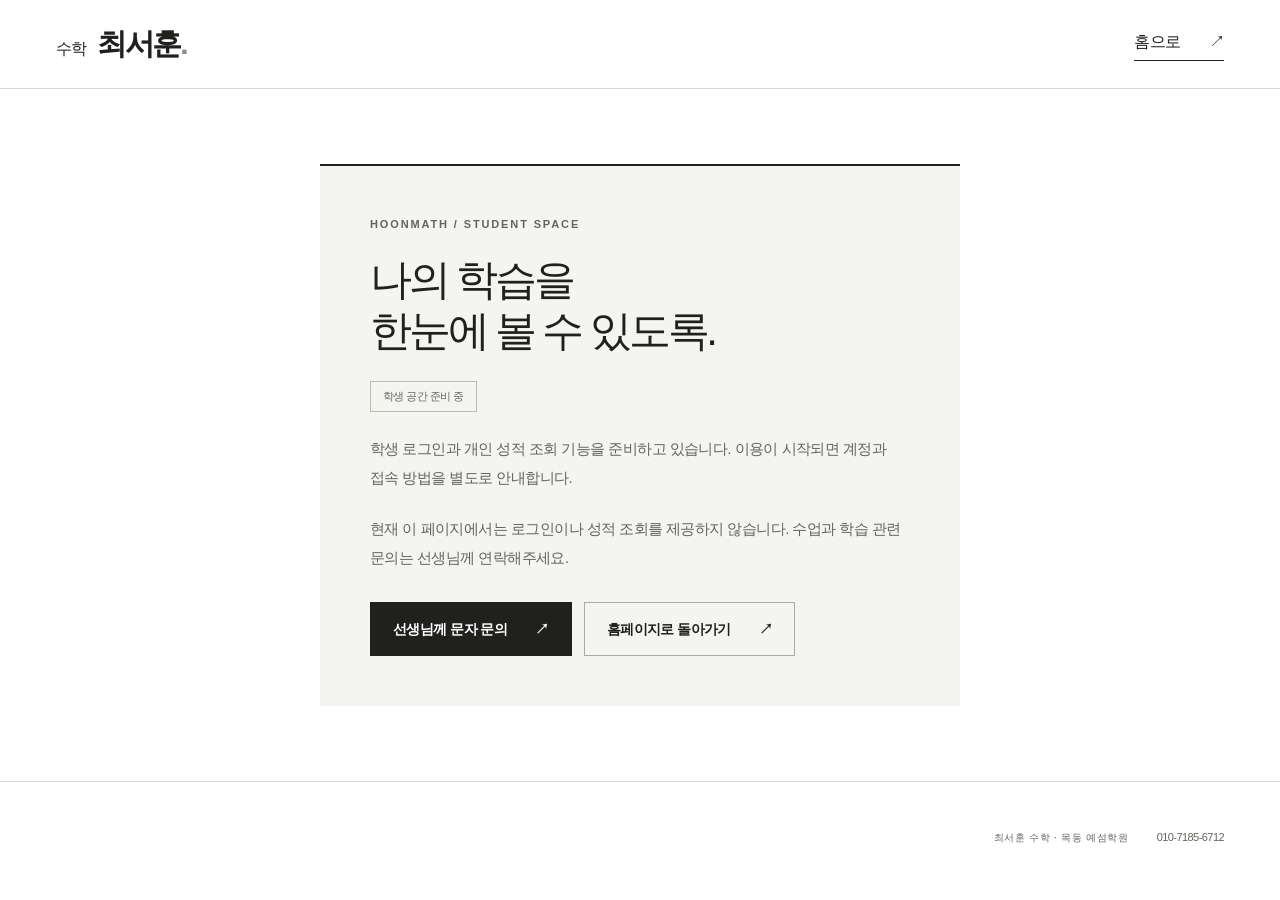
==== student/index.html @ 58dbe47d "Add files via upload" ====
<!doctype html>
<html lang="ko">
<head><meta charset="utf-8"><meta name="viewport" content="width=device-width, initial-scale=1, viewport-fit=cover"><meta name="robots" content="noindex, follow"><meta name="theme-color" content="#20201e"><title>학생 공간 준비 안내 | 최서훈 수학</title><meta name="description" content="최서훈 수학 학생 공간 준비 안내입니다."><link rel="icon" href="../assets/favicon.svg" type="image/svg+xml"><link rel="stylesheet" href="../assets/style.css"></head>
<body>
  <a class="skip-link" href="#main">본문으로 바로가기</a>
  <header class="site-header"><div class="container header-inner"><a class="brand" href="../">수학 <strong>최서훈<span>.</span></strong></a><a class="text-link" href="../">홈으로 <span aria-hidden="true">↗</span></a></div></header>
  <main id="main" class="portal-main"><div class="container"><section class="portal-card" aria-labelledby="portal-title"><p class="eyebrow">HOONMATH / STUDENT SPACE</p><h1 id="portal-title">나의 학습을<br>한눈에 볼 수 있도록.</h1><span class="portal-status">학생 공간 준비 중</span><p>학생 로그인과 개인 성적 조회 기능을 준비하고 있습니다. 이용이 시작되면 계정과 접속 방법을 별도로 안내합니다.</p><p>현재 이 페이지에서는 로그인이나 성적 조회를 제공하지 않습니다. 수업과 학습 관련 문의는 선생님께 연락해주세요.</p><div class="portal-actions"><a class="button button-dark" href="sms:01071856712">선생님께 문자 문의 <span aria-hidden="true">↗</span></a><a class="button button-outline" href="../">홈페이지로 돌아가기 <span aria-hidden="true">↗</span></a></div></section></div></main>
  <footer class="site-footer"><div class="container footer-inner"><span>최서훈 수학 · 목동 예섬학원</span><a href="tel:01071856712">010-7185-6712</a></div></footer>
</body></html>
---- assets/style.css ----
@charset "UTF-8";
:root{--ink:#20201e;--muted:#64645f;--line:#d9d9d4;--soft:#f4f4f1;--paper:#fff;--container:1240px;--header:88px;color-scheme:light}
*,*::before,*::after{box-sizing:border-box}
html{scroll-behavior:smooth;scroll-padding-top:calc(var(--header) + 24px)}
body{margin:0;background:var(--paper);color:var(--ink);font-family:-apple-system,BlinkMacSystemFont,"Apple SD Gothic Neo","Malgun Gothic","맑은 고딕",sans-serif;font-size:16px;line-height:1.75;letter-spacing:-.035em;word-break:keep-all;overflow-wrap:break-word;-webkit-font-smoothing:antialiased}
body:has(dialog[open]){overflow:hidden}
button,a{-webkit-tap-highlight-color:transparent}
a{color:inherit;text-decoration:none}
button{font:inherit;letter-spacing:inherit;color:inherit;cursor:pointer}
button,a,summary{touch-action:manipulation}
button{border:0}
img{display:block;max-width:100%;height:auto}
h1,h2,h3,p{margin:0}
h1,h2,h3{font-weight:600;line-height:1.28}
ul,ol{padding:0;margin:0;list-style:none}
[hidden]{display:none!important}
::selection{background:#dedecb;color:#111}
:focus-visible{outline:3px solid #657a3a;outline-offset:5px}
.container{width:min(var(--container),calc(100% - 112px));margin-inline:auto}
.visually-hidden{position:absolute;width:1px;height:1px;padding:0;margin:-1px;overflow:hidden;clip:rect(0,0,0,0);white-space:nowrap;border:0}
.skip-link{position:fixed;top:12px;left:16px;transform:translateY(-150%);background:var(--ink);color:#fff;padding:12px 18px;z-index:100}
.skip-link:focus{transform:translateY(0)}
.topline{border-bottom:1px solid #e9e9e5;font-size:12px;color:var(--muted);letter-spacing:-.02em}
.topline-inner{display:flex;justify-content:space-between;gap:20px;padding-block:10px}
.site-header{position:sticky;top:0;z-index:30;background:rgba(255,255,255,.97);border-bottom:1px solid var(--line)}
.header-inner{display:flex;align-items:center;justify-content:space-between;min-height:var(--header);gap:28px}
.brand{display:inline-flex;align-items:baseline;gap:10px;white-space:nowrap;font-size:16px;line-height:1.2}
.brand strong{font-size:30px;letter-spacing:-.075em;font-weight:800}
.brand strong span{color:#8b8d83}
.main-nav{display:flex;align-items:center;gap:29px;font-size:15px;font-weight:500}
.main-nav>a{padding-block:12px;white-space:nowrap}
.main-nav>a:hover,.main-nav>a[aria-current]{text-decoration:underline;text-underline-offset:8px}
.main-nav .student-link{border-left:1px solid var(--line);padding-left:28px;margin-left:6px;color:var(--muted);font-size:13px}
.student-link span{margin-left:8px}
.menu-toggle{display:none;background:transparent}
.hero{background:var(--soft);overflow:clip}
.hero-inner{min-height:680px;display:grid;grid-template-columns:1fr 1fr;position:relative}
.hero-copy{position:relative;z-index:2;padding-top:78px;padding-bottom:72px}
.eyebrow{font-size:11px;line-height:1.6;font-weight:650;letter-spacing:.17em;color:var(--muted);margin-bottom:28px}
.hero-copy .eyebrow{margin-bottom:32px}
h1{font-size:clamp(58px,5.6vw,84px);letter-spacing:-.075em;line-height:1.22;font-weight:500}
h1 strong{font-weight:800}
.title-dot{color:#7e836f}
.hero-description{font-size:23px;font-weight:500;line-height:1.65;margin-top:27px;letter-spacing:-.055em}
.hero-detail{font-size:14px;line-height:1.9;color:var(--muted);margin-top:16px}
.button{display:inline-flex;align-items:center;justify-content:space-between;gap:28px;min-height:54px;padding:14px 22px;font-size:14px;font-weight:650;line-height:1.5;transition:background .2s,color .2s}
.button-dark{background:var(--ink);color:#fff;border:1px solid var(--ink)}
.button-dark:hover{background:#414139;border-color:#414139}
.button-outline{background:transparent;border:1px solid #aaa;color:var(--ink)}
.button-outline:hover{background:#e9e9e3}
.hero-copy .button{margin-top:32px;min-width:230px}
.hero-visual{position:relative;min-width:0;isolation:isolate}
.hero-wordmark{position:absolute;top:56px;left:6px;font-size:clamp(74px,8vw,122px);font-weight:800;line-height:.95;letter-spacing:-.06em;color:#e3e3de;z-index:-1;user-select:none}
.portrait{position:absolute;bottom:0;right:-4%;width:108%;max-width:none;height:auto;max-height:650px;object-fit:contain;object-position:bottom}
.hero-caption{position:absolute;bottom:34px;right:0;background:rgba(255,255,255,.94);border-top:1px solid #97998b;padding:20px 26px;min-width:238px;display:flex;flex-direction:column;gap:5px}
.hero-caption>span:first-child{font-size:9px;letter-spacing:.12em;color:var(--muted)}
.hero-caption strong{font-size:29px;letter-spacing:.12em;line-height:1.5}
.hero-caption>span:last-child{font-size:12px;color:var(--muted)}
.hero-bottom{display:flex;align-items:center;justify-content:space-between;gap:16px;padding-block:19px;border-top:1px solid var(--line);font-size:12px;color:var(--muted)}
.hero-bottom a{color:var(--ink)}
.hero-bottom a span{margin-left:18px}
.profile-section{padding-block:80px;border-bottom:1px solid var(--line)}
.profile-grid{display:grid;grid-template-columns:1fr 1fr;gap:64px}
.profile-title{font-size:35px;letter-spacing:-.055em;line-height:1.45}
.profile-section .eyebrow{margin-bottom:20px}
.intro{font-size:19px;line-height:1.8;letter-spacing:-.045em;margin-bottom:28px}
.credentials li{display:grid;grid-template-columns:54px 1fr;gap:10px;padding-block:9px;border-bottom:1px solid #eaeae6;align-items:baseline;font-size:14px}
.credentials li>span{font-size:11px;color:var(--muted)}
.credentials strong{font-weight:500}
.section{padding-block:110px}
h2{font-size:clamp(33px,3.55vw,52px);line-height:1.35;letter-spacing:-.06em;font-weight:500}
h2 strong{font-weight:750}
.section-lead{margin-top:25px;color:var(--muted);font-size:17px;line-height:1.9}
.principles{display:grid;grid-template-columns:repeat(3,minmax(0,1fr));gap:40px;margin-top:62px}
.principles article{border-top:1px solid #a6a69f;padding-top:22px;display:flex;flex-direction:column;align-items:flex-start}
.item-number{font-size:11px;letter-spacing:.08em;color:var(--muted);display:block;margin-bottom:25px}
h3{font-size:23px;font-weight:650;letter-spacing:-.045em}
.principles p{font-size:15px;color:var(--muted);line-height:1.9;margin-top:21px;flex:1}
.article-tag{display:inline-block;margin-top:32px;font-size:11px;border-bottom:1px solid var(--line);padding-bottom:3px}
.section-dark{background:var(--ink);color:#fff}
.section-dark .eyebrow{color:#b7b7ac}
.section-heading-row{display:flex;justify-content:space-between;align-items:flex-end;gap:36px}
.heading-aside{font-size:14px;color:var(--muted);line-height:1.9;flex-shrink:0;padding-bottom:6px}
.section-dark .heading-aside{color:#c3c3b9}
.roadmap{display:grid;grid-template-columns:repeat(4,minmax(0,1fr));gap:35px;margin-top:62px;counter-reset:step}
.roadmap li{padding-top:23px;border-top:1px solid #63635b;min-width:0;position:relative}
.step-label{font-size:10px;letter-spacing:.15em;color:#c0c0b4}
.roadmap h3{font-size:25px;margin-top:23px}
.roadmap p{margin-top:19px;font-size:14px;color:#cecec4;line-height:1.9}
.step-keyword{display:block;font-size:44px;letter-spacing:-.075em;color:#989b8b;margin-top:35px;line-height:1.3}
.roadmap-footer{border-top:1px solid #63635b;display:flex;align-items:center;justify-content:space-between;gap:20px;margin-top:50px;padding-top:24px;font-size:13px;color:#cecec4}
.text-link{display:inline-flex;align-items:center;gap:28px;border-bottom:1px solid currentColor;padding-bottom:4px;white-space:nowrap}
.section-soft{background:var(--soft)}
.materials-toolbar{display:flex;align-items:center;justify-content:space-between;gap:20px;margin-block:45px 35px;border-bottom:1px solid #cdcdc6;padding-bottom:18px}
.filter-group{display:flex;gap:6px;flex-wrap:wrap}
.filter-button{background:transparent;color:var(--muted);font-size:12px;padding:10px 15px;min-height:44px}
.filter-button.active{background:var(--ink);color:white}
.filter-button:hover:not(.active){background:#e6e6df}
.materials-caption{font-size:11px;color:var(--muted)}
.materials-grid{display:grid;grid-template-columns:repeat(3,minmax(0,1fr));column-gap:32px;row-gap:44px}
.material{min-width:0}
.material-image{display:block;position:relative;background:#eaeae5;aspect-ratio:1.12;overflow:hidden;border:1px solid #e4e4dd}
.material-image img{width:auto;height:88%;margin:auto;position:absolute;inset:0;object-fit:contain;transition:transform .3s}
.material-image:hover img{transform:translateY(-5px)}
.zoom-label{position:absolute;right:10px;bottom:10px;padding:5px 9px;font-size:10px;background:rgba(32,32,30,.9);color:#fff}
.zoom-label>span{margin-left:12px}
.material-description{padding-top:19px}
.material-description>span{font-size:10px;color:var(--muted);letter-spacing:.04em}
.material-description h3{margin-top:5px;font-size:27px}
.hanja{font-size:15px;font-weight:400;color:#7d7d73;margin-left:11px}
.material-description p{color:var(--muted);font-size:13px;margin-top:12px;line-height:1.9}
.section-note{font-size:12px;color:var(--muted);border-top:1px solid var(--line);margin-top:40px;padding-top:19px}
.care-grid{display:grid;grid-template-columns:repeat(4,minmax(0,1fr));gap:35px;margin-top:52px}
.care-grid article{border-top:1px solid var(--line);padding-top:22px}
.care-grid h3{font-size:21px}
.care-grid p{font-size:14px;line-height:1.9;color:var(--muted);margin-top:18px}
.care-statement{text-align:center;padding:68px 20px 12px;margin-top:54px;border-top:1px solid var(--line)}
.quote-mark{font-family:Georgia,serif;font-size:72px;line-height:.8;color:#a1a38f}
.care-statement p{font-size:28px;line-height:1.7;letter-spacing:-.055em}
.care-statement p strong{font-weight:650}
.care-statement>span:last-child{display:block;font-size:11px;color:var(--muted);margin-top:22px}
.guide-grid{display:grid;grid-template-columns:.9fr 1.3fr;gap:70px}
.guide-grid h2{font-size:37px}
.guide-grid .section-lead{font-size:14px}
.faq-list{border-top:1px solid #a6a69f}
.faq-list details{border-bottom:1px solid #cecec7}
summary{list-style:none;cursor:pointer;display:flex;align-items:center;justify-content:space-between;gap:22px;font-size:15px;font-weight:600;padding:22px 0;line-height:1.7}
summary::-webkit-details-marker{display:none}
summary>span{font-size:22px;font-weight:400;line-height:1;flex-shrink:0}
details[open] summary>span{transform:rotate(45deg)}
.faq-answer{padding:0 28px 22px 0;color:var(--muted);font-size:14px;line-height:1.9}
.faq-answer a{text-decoration:underline;text-underline-offset:3px}
.contact-section{padding-block:84px}
.contact-box{display:grid;grid-template-columns:1.3fr .8fr;gap:60px;border-top:2px solid var(--ink);background:var(--soft);padding:55px}
.contact-box .eyebrow{margin-bottom:22px}
.contact-box h2{font-size:41px}
.contact-box p:not(.eyebrow){margin-top:22px;font-size:14px;color:var(--muted);line-height:1.9}
.contact-location{display:block;margin-top:22px;font-size:11px;color:var(--muted)}
.contact-actions{display:flex;flex-direction:column;justify-content:center;align-items:stretch;gap:12px;min-width:0}
.phone-number{font-size:clamp(21px,2.5vw,30px);font-weight:550;letter-spacing:-.045em;white-space:nowrap;margin-bottom:8px}
.site-footer{border-top:1px solid var(--line);padding-block:36px}
.footer-inner{display:flex;align-items:center;gap:28px;font-size:11px;color:var(--muted)}
.footer-inner .brand{color:var(--ink)}
.footer-inner .brand strong{font-size:25px}
.footer-inner>span{margin-left:auto;font-size:10px;letter-spacing:.07em}
.footer-inner>a:last-child{padding-block:10px}
.mobile-contact{display:none}
.lightbox{width:min(720px,calc(100% - 32px));max-height:90dvh;border:0;padding:18px 24px 12px;background:var(--soft);color:var(--ink);box-shadow:0 20px 100px #0003}
.lightbox::backdrop{background:rgba(15,15,13,.8);backdrop-filter:blur(4px)}
.lightbox-top{display:flex;align-items:center;justify-content:space-between;gap:10px;border-bottom:1px solid var(--line);padding-bottom:12px}
.lightbox-top>span{font-size:9px;letter-spacing:.1em;color:var(--muted)}
.lightbox-close{background:transparent;min-height:44px;min-width:60px;font-size:12px}
.lightbox-close span{font-size:24px;margin-left:12px;vertical-align:middle}
.lightbox-stage{height:min(58dvh,520px);padding-block:20px;display:flex;align-items:center;justify-content:center}
.lightbox-stage img{height:100%;width:100%;object-fit:contain;min-height:0}
.lightbox-bottom{display:flex;align-items:center;justify-content:space-between;gap:12px;border-top:1px solid var(--line);padding-top:10px}
.lightbox-bottom p{font-size:12px;text-align:center}
.lightbox-bottom button{background:transparent;min-width:44px;min-height:44px;font-size:22px}
.portal-main{min-height:70dvh;display:grid;align-items:center;padding-block:75px}
.portal-card{max-width:640px;margin:auto;border-top:2px solid var(--ink);background:var(--soft);padding:50px}
.portal-card h1{font-size:42px}
.portal-card .eyebrow{margin-bottom:20px}
.portal-card p:not(.eyebrow){margin-top:23px;color:var(--muted);font-size:15px;line-height:1.9}
.portal-status{display:inline-block;border:1px solid #bbbdb0;padding:5px 12px;font-size:11px;margin-top:25px;color:var(--muted)}
.portal-actions{display:flex;gap:12px;flex-wrap:wrap;margin-top:30px}
@media(min-width:1600px){.hero-inner{min-height:720px}.hero-copy{padding-top:95px}.portrait{max-height:690px}}
@media(max-width:1100px){.container{width:calc(100% - 64px)}.main-nav{gap:19px;font-size:13px}.main-nav .student-link{padding-left:18px;margin-left:0}.hero-inner{min-height:640px}.hero-copy{padding-top:70px}.hero-description{font-size:21px}.hero-caption{right:-5px;bottom:25px;min-width:210px;padding:17px 20px}.hero-wordmark{top:85px}.principles,.roadmap,.care-grid{gap:26px}.guide-grid{gap:40px}.contact-box{padding:40px;gap:40px}}
@media(max-width:800px){:root{--header:72px}.container{width:calc(100% - 48px)}.topline{font-size:10px}.topline-inner{padding-block:7px}.brand strong{font-size:27px}.brand{font-size:14px}.header-inner{position:relative;flex-wrap:wrap;gap:0}.menu-toggle{display:flex;align-items:center;gap:14px;min-height:48px;min-width:70px;padding:4px 0 4px 12px;font-size:12px}.menu-lines{width:21px;height:12px;border-top:1px solid;border-bottom:1px solid;position:relative}.menu-lines::after{content:"";position:absolute;left:0;right:0;top:5px;border-top:1px solid}.menu-toggle[aria-expanded="true"] .menu-lines{height:0;border-bottom:0;transform:rotate(45deg)}.menu-toggle[aria-expanded="true"] .menu-lines::after{top:-1px;transform:rotate(90deg)}.main-nav{width:100%;flex-direction:column;align-items:stretch;gap:0;padding-bottom:20px;font-size:15px}.js .main-nav{display:none}.js .main-nav.is-open{display:flex}.main-nav>a{padding-block:13px;border-bottom:1px solid #e8e8e3}.main-nav .student-link{border-left:0;padding-left:0;margin-top:5px;display:flex;justify-content:space-between}.hero-inner{min-height:580px;grid-template-columns:1.02fr 1fr}.hero-copy{padding-top:57px;padding-bottom:50px}.hero-copy .eyebrow{font-size:9px;letter-spacing:.12em}.hero h1{font-size:56px}.hero-description{font-size:20px}.hero-detail{font-size:12px}.hero-copy .button{min-width:200px;font-size:12px;padding-inline:16px}.hero-visual .portrait{width:130%;right:-14%}.hero-caption{min-width:175px;padding:13px 17px;right:-7px;bottom:25px}.hero-caption strong{font-size:24px}.hero-caption>span:first-child{font-size:8px}.hero-caption>span:last-child{font-size:10px}.hero-wordmark{font-size:75px;left:-10px;top:100px}.profile-grid{gap:35px}.profile-title{font-size:30px}.intro{font-size:16px}.credentials li{font-size:12px;grid-template-columns:35px 1fr}.section{padding-block:80px}h2{font-size:36px}.section-lead{font-size:15px}.principles{gap:25px;margin-top:45px}.principles p{font-size:13px}.principles h3{font-size:21px}.article-tag{font-size:10px}.section-heading-row{align-items:flex-start;flex-direction:column;gap:20px}.heading-aside{font-size:13px}.roadmap{grid-template-columns:repeat(2,minmax(0,1fr));gap:35px;margin-top:40px}.roadmap h3{font-size:24px}.step-keyword{font-size:37px;margin-top:22px}.materials-grid{gap:35px 22px}.material-description h3{font-size:22px}.material-description p{font-size:12px}.zoom-label{font-size:9px;padding:4px 7px;right:7px;bottom:7px}.care-grid{grid-template-columns:repeat(2,minmax(0,1fr));gap:32px}.guide-grid{grid-template-columns:1fr;gap:32px}.guide-grid h2{font-size:34px}.guide-grid .section-lead{margin-top:15px}.contact-box{padding:35px;gap:35px;grid-template-columns:1fr 1fr}.contact-box h2{font-size:33px}.contact-box p:not(.eyebrow){font-size:13px}.contact-box .eyebrow{font-size:9px}.phone-number{font-size:23px}.footer-inner{flex-wrap:wrap;gap:17px}.footer-inner>span{margin-left:auto}.footer-inner>p{display:none}}
@media(max-width:600px){.container{width:calc(100% - 40px)}.topline-inner>span:last-child{display:none}.hero-inner{display:flex;flex-direction:column;min-height:0}.hero-copy{padding-top:43px;padding-bottom:0}.hero-copy .eyebrow{font-size:9px;margin-bottom:23px}.hero h1{font-size:clamp(45px,12.6vw,70px);line-height:1.22;letter-spacing:-.075em}.hero-description{font-size:19px;line-height:1.65;margin-top:23px}.hero-detail{font-size:13px;margin-top:13px;line-height:1.8}.hero-copy .button{margin-top:24px;min-height:50px;font-size:12px;min-width:212px}.hero-visual{height:390px;margin-top:25px;overflow:hidden;margin-inline:-20px}.hero-visual .portrait{height:390px;width:auto;max-width:100%;max-height:none;right:0;left:0;margin-inline:auto;object-fit:contain}.hero-wordmark{font-size:80px;left:20px;top:28px;line-height:1.05}.hero-caption{min-width:172px;right:20px;bottom:21px;background:rgba(255,255,255,.94);padding:12px 16px}.hero-caption strong{font-size:24px}.hero-caption>span:last-child{font-size:10px}.hero-bottom{padding-block:15px;gap:12px;font-size:10px}.hero-bottom a{white-space:nowrap}.hero-bottom a span{margin-left:10px}.profile-section{padding-block:53px}.profile-grid{grid-template-columns:1fr;gap:30px}.profile-title{font-size:29px}.profile-section .eyebrow{margin-bottom:16px}.intro{font-size:16px;margin-bottom:20px}.credentials li{font-size:13px;padding-block:10px;grid-template-columns:42px 1fr}.section{padding-block:64px}.eyebrow{font-size:9px;letter-spacing:.13em;margin-bottom:23px}h2{font-size:clamp(29px,7.7vw,40px);line-height:1.43;letter-spacing:-.06em}.section-lead{font-size:14px;margin-top:20px;line-height:1.9}.principles{grid-template-columns:1fr;gap:31px;margin-top:35px}.principles article{padding-top:19px}.item-number{font-size:10px;margin-bottom:17px}.principles h3{font-size:22px}.principles p{font-size:14px;margin-top:14px}.article-tag{margin-top:19px;font-size:10px}.section-heading-row{gap:19px}.heading-aside{font-size:13px;line-height:1.8}.roadmap{gap:32px 21px;margin-top:34px}.roadmap li{padding-top:18px}.step-label{font-size:9px}.roadmap h3{font-size:22px;margin-top:18px}.roadmap p{font-size:12px;margin-top:14px}.step-keyword{font-size:33px;margin-top:21px}.roadmap-footer{align-items:flex-start;flex-direction:column;gap:18px;font-size:12px;margin-top:34px;padding-top:20px}.materials-toolbar{align-items:flex-start;flex-direction:column;gap:13px;margin-block:28px 24px;padding-bottom:15px}.filter-button{font-size:11px;padding:9px 14px}.materials-caption{font-size:10px}.materials-grid{grid-template-columns:repeat(2,minmax(0,1fr));gap:30px 14px}.material-image{aspect-ratio:.91}.material-image img{height:85%}.zoom-label{font-size:9px;padding:4px 6px;right:5px;bottom:5px}.zoom-label>span{margin-left:6px}.material-description{padding-top:13px}.material-description>span{font-size:9px}.material-description h3{font-size:21px;margin-top:4px}.hanja{font-size:12px;margin-left:6px}.material-description p{font-size:12px;line-height:1.8;margin-top:10px}.material-description p br{display:none}.section-note{font-size:11px;margin-top:29px;padding-top:17px;line-height:1.8}.care-grid{gap:28px 22px;margin-top:33px}.care-grid article{padding-top:17px}.care-grid h3{font-size:18px}.care-grid p{font-size:13px;margin-top:13px}.care-statement{padding:47px 10px 0;margin-top:38px}.quote-mark{font-size:60px}.care-statement p{font-size:23px}.care-statement>span:last-child{font-size:10px;margin-top:19px}.guide-grid{gap:25px}.guide-grid h2{font-size:30px}.guide-grid .section-lead{font-size:13px;margin-top:13px}summary{font-size:14px;padding-block:19px;gap:15px}.faq-answer{font-size:13px;padding-right:12px}.contact-section{padding-block:48px}.contact-box{grid-template-columns:1fr;padding:30px 23px;gap:28px}.contact-box h2{font-size:32px}.contact-box .eyebrow{font-size:9px}.contact-box p:not(.eyebrow){font-size:13px;margin-top:18px}.contact-location{font-size:10px;margin-top:17px}.phone-number{font-size:28px;margin-bottom:3px}.contact-actions .button{font-size:13px}.site-footer{padding-block:25px;padding-bottom:calc(90px + env(safe-area-inset-bottom))}.footer-inner{gap:16px 12px}.footer-inner .brand{gap:7px;font-size:12px}.footer-inner .brand strong{font-size:23px}.footer-inner>span{font-size:8px}.footer-inner>a:last-child{font-size:10px}.mobile-contact{display:grid;grid-template-columns:1fr 1fr;position:fixed;bottom:0;left:0;right:0;z-index:25;background:white;border-top:1px solid var(--line);padding-bottom:env(safe-area-inset-bottom)}.mobile-contact a{display:flex;align-items:center;justify-content:space-between;gap:10px;min-height:56px;padding:13px 22px;font-size:13px;font-weight:600}.mobile-contact a:last-child{background:var(--ink);color:white}.lightbox{padding:12px 15px 8px;width:calc(100% - 24px)}.lightbox-stage{height:min(56dvh,440px)}.lightbox-bottom p{font-size:11px}.portal-main{padding-block:50px}.portal-card{padding:32px 23px}.portal-card h1{font-size:32px}.portal-card p:not(.eyebrow){font-size:14px}.portal-actions{flex-direction:column}.portal-actions .button{font-size:13px}.portal-main+.site-footer{padding-bottom:30px}}
@media(max-width:359px){.container{width:calc(100% - 32px)}.hero-visual{margin-inline:-16px;height:350px}.hero-visual .portrait{height:350px}.hero-wordmark{font-size:70px}.hero-caption{right:16px;min-width:158px}.hero-bottom{font-size:9px}.hero-bottom a span{margin-left:6px}.materials-grid{column-gap:12px}.material-description h3{font-size:19px}.hanja{margin-left:4px}.footer-inner>span{margin-left:0}.contact-box{padding:27px 20px}.phone-number{font-size:25px}}
@media(prefers-reduced-motion:reduce){html{scroll-behavior:auto}*,*::before,*::after{animation:none!important;transition:none!important}}
@media print{.site-header{position:static}.topline,.menu-toggle,.mobile-contact,.lightbox,.hero-bottom,.filter-group{display:none}.container{width:100%}.section{padding-block:35px}.section-dark{color:#000;background:#fff}.section-dark p,.section-dark .eyebrow{color:#444}.hero-inner{min-height:450px}.hero-copy{padding-top:25px}.portrait{max-height:440px}.site-footer{padding-bottom:20px}.material,.principles article,.roadmap li{break-inside:avoid}}
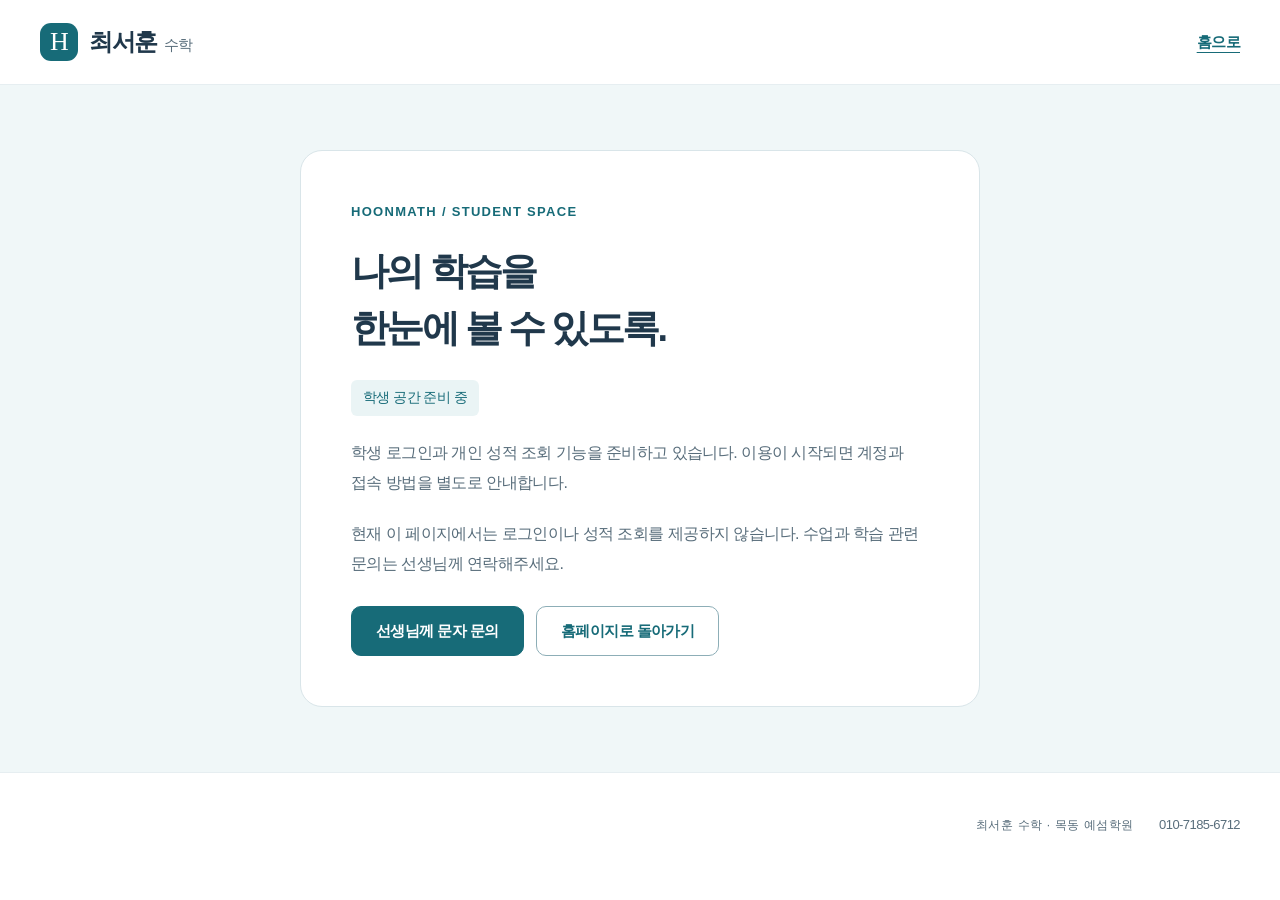
==== commit cde1f292: "Refresh site identity and reorder teacher credentials" ====
--- a/student/index.html
+++ b/student/index.html
@@ -1,9 +1,9 @@
 <!doctype html>
 <html lang="ko">
-<head><meta charset="utf-8"><meta name="viewport" content="width=device-width, initial-scale=1, viewport-fit=cover"><meta name="robots" content="noindex, follow"><meta name="theme-color" content="#20201e"><title>학생 공간 준비 안내 | 최서훈 수학</title><meta name="description" content="최서훈 수학 학생 공간 준비 안내입니다."><link rel="icon" href="../assets/favicon.svg" type="image/svg+xml"><link rel="stylesheet" href="../assets/style.css"></head>
+<head><meta charset="utf-8"><meta name="viewport" content="width=device-width, initial-scale=1, viewport-fit=cover"><meta name="robots" content="noindex, follow"><meta name="theme-color" content="#176b78"><title>학생 공간 준비 안내 | 최서훈 수학</title><meta name="description" content="최서훈 수학 학생 공간 준비 안내입니다."><link rel="icon" href="../assets/favicon.svg" type="image/svg+xml"><link rel="stylesheet" href="../assets/style.css?v=20261124"></head>
 <body>
   <a class="skip-link" href="#main">본문으로 바로가기</a>
-  <header class="site-header"><div class="container header-inner"><a class="brand" href="../">수학 <strong>최서훈<span>.</span></strong></a><a class="text-link" href="../">홈으로 <span aria-hidden="true">↗</span></a></div></header>
-  <main id="main" class="portal-main"><div class="container"><section class="portal-card" aria-labelledby="portal-title"><p class="eyebrow">HOONMATH / STUDENT SPACE</p><h1 id="portal-title">나의 학습을<br>한눈에 볼 수 있도록.</h1><span class="portal-status">학생 공간 준비 중</span><p>학생 로그인과 개인 성적 조회 기능을 준비하고 있습니다. 이용이 시작되면 계정과 접속 방법을 별도로 안내합니다.</p><p>현재 이 페이지에서는 로그인이나 성적 조회를 제공하지 않습니다. 수업과 학습 관련 문의는 선생님께 연락해주세요.</p><div class="portal-actions"><a class="button button-dark" href="sms:01071856712">선생님께 문자 문의 <span aria-hidden="true">↗</span></a><a class="button button-outline" href="../">홈페이지로 돌아가기 <span aria-hidden="true">↗</span></a></div></section></div></main>
+  <header class="site-header"><div class="container header-inner"><a class="brand" href="../"><span class="brand-mark" aria-hidden="true">H</span><span class="brand-name"><strong>최서훈</strong><span>수학</span></span></a><a class="text-link" href="../">홈으로 </a></div></header>
+  <main id="main" class="portal-main"><div class="container"><section class="portal-card" aria-labelledby="portal-title"><p class="eyebrow">HOONMATH / STUDENT SPACE</p><h1 id="portal-title">나의 학습을<br>한눈에 볼 수 있도록.</h1><span class="portal-status">학생 공간 준비 중</span><p>학생 로그인과 개인 성적 조회 기능을 준비하고 있습니다. 이용이 시작되면 계정과 접속 방법을 별도로 안내합니다.</p><p>현재 이 페이지에서는 로그인이나 성적 조회를 제공하지 않습니다. 수업과 학습 관련 문의는 선생님께 연락해주세요.</p><div class="portal-actions"><a class="button button-dark" href="sms:01071856712">선생님께 문자 문의 </a><a class="button button-outline" href="../">홈페이지로 돌아가기 </a></div></section></div></main>
   <footer class="site-footer"><div class="container footer-inner"><span>최서훈 수학 · 목동 예섬학원</span><a href="tel:01071856712">010-7185-6712</a></div></footer>
 </body></html>
--- a/assets/style.css
+++ b/assets/style.css
@@ -1,172 +1,34 @@
 @charset "UTF-8";
-:root{--ink:#20201e;--muted:#64645f;--line:#d9d9d4;--soft:#f4f4f1;--paper:#fff;--container:1240px;--header:88px;color-scheme:light}
+@font-face{font-family:"Hoonmath Title";src:url("fonts/hoonmath-title.ttf") format("truetype");font-style:normal;font-weight:500;font-display:swap}
+:root{--ink:#20384b;--muted:#586d7b;--accent:#176b78;--accent-hover:#105360;--accent-soft:#eaf4f5;--line:#d9e5e9;--soft:#f3f7f9;--paper:#fff;--container:1200px;--header:84px;color-scheme:light}
 *,*::before,*::after{box-sizing:border-box}
 html{scroll-behavior:smooth;scroll-padding-top:calc(var(--header) + 24px)}
-body{margin:0;background:var(--paper);color:var(--ink);font-family:-apple-system,BlinkMacSystemFont,"Apple SD Gothic Neo","Malgun Gothic","맑은 고딕",sans-serif;font-size:16px;line-height:1.75;letter-spacing:-.035em;word-break:keep-all;overflow-wrap:break-word;-webkit-font-smoothing:antialiased}
+body{margin:0;background:var(--paper);color:var(--ink);font-family:-apple-system,BlinkMacSystemFont,"Apple SD Gothic Neo","Malgun Gothic",sans-serif;font-size:1rem;line-height:1.85;letter-spacing:-.035em;word-break:keep-all;overflow-wrap:break-word;-webkit-font-smoothing:antialiased}
 body:has(dialog[open]){overflow:hidden}
-button,a{-webkit-tap-highlight-color:transparent}
-a{color:inherit;text-decoration:none}
-button{font:inherit;letter-spacing:inherit;color:inherit;cursor:pointer}
-button,a,summary{touch-action:manipulation}
-button{border:0}
-img{display:block;max-width:100%;height:auto}
-h1,h2,h3,p{margin:0}
-h1,h2,h3{font-weight:600;line-height:1.28}
-ul,ol{padding:0;margin:0;list-style:none}
-[hidden]{display:none!important}
-::selection{background:#dedecb;color:#111}
-:focus-visible{outline:3px solid #657a3a;outline-offset:5px}
-.container{width:min(var(--container),calc(100% - 112px));margin-inline:auto}
-.visually-hidden{position:absolute;width:1px;height:1px;padding:0;margin:-1px;overflow:hidden;clip:rect(0,0,0,0);white-space:nowrap;border:0}
-.skip-link{position:fixed;top:12px;left:16px;transform:translateY(-150%);background:var(--ink);color:#fff;padding:12px 18px;z-index:100}
-.skip-link:focus{transform:translateY(0)}
-.topline{border-bottom:1px solid #e9e9e5;font-size:12px;color:var(--muted);letter-spacing:-.02em}
-.topline-inner{display:flex;justify-content:space-between;gap:20px;padding-block:10px}
-.site-header{position:sticky;top:0;z-index:30;background:rgba(255,255,255,.97);border-bottom:1px solid var(--line)}
-.header-inner{display:flex;align-items:center;justify-content:space-between;min-height:var(--header);gap:28px}
-.brand{display:inline-flex;align-items:baseline;gap:10px;white-space:nowrap;font-size:16px;line-height:1.2}
-.brand strong{font-size:30px;letter-spacing:-.075em;font-weight:800}
-.brand strong span{color:#8b8d83}
-.main-nav{display:flex;align-items:center;gap:29px;font-size:15px;font-weight:500}
-.main-nav>a{padding-block:12px;white-space:nowrap}
-.main-nav>a:hover,.main-nav>a[aria-current]{text-decoration:underline;text-underline-offset:8px}
-.main-nav .student-link{border-left:1px solid var(--line);padding-left:28px;margin-left:6px;color:var(--muted);font-size:13px}
-.student-link span{margin-left:8px}
-.menu-toggle{display:none;background:transparent}
-.hero{background:var(--soft);overflow:clip}
-.hero-inner{min-height:680px;display:grid;grid-template-columns:1fr 1fr;position:relative}
-.hero-copy{position:relative;z-index:2;padding-top:78px;padding-bottom:72px}
-.eyebrow{font-size:11px;line-height:1.6;font-weight:650;letter-spacing:.17em;color:var(--muted);margin-bottom:28px}
-.hero-copy .eyebrow{margin-bottom:32px}
-h1{font-size:clamp(58px,5.6vw,84px);letter-spacing:-.075em;line-height:1.22;font-weight:500}
-h1 strong{font-weight:800}
-.title-dot{color:#7e836f}
-.hero-description{font-size:23px;font-weight:500;line-height:1.65;margin-top:27px;letter-spacing:-.055em}
-.hero-detail{font-size:14px;line-height:1.9;color:var(--muted);margin-top:16px}
-.button{display:inline-flex;align-items:center;justify-content:space-between;gap:28px;min-height:54px;padding:14px 22px;font-size:14px;font-weight:650;line-height:1.5;transition:background .2s,color .2s}
-.button-dark{background:var(--ink);color:#fff;border:1px solid var(--ink)}
-.button-dark:hover{background:#414139;border-color:#414139}
-.button-outline{background:transparent;border:1px solid #aaa;color:var(--ink)}
-.button-outline:hover{background:#e9e9e3}
-.hero-copy .button{margin-top:32px;min-width:230px}
-.hero-visual{position:relative;min-width:0;isolation:isolate}
-.hero-wordmark{position:absolute;top:56px;left:6px;font-size:clamp(74px,8vw,122px);font-weight:800;line-height:.95;letter-spacing:-.06em;color:#e3e3de;z-index:-1;user-select:none}
-.portrait{position:absolute;bottom:0;right:-4%;width:108%;max-width:none;height:auto;max-height:650px;object-fit:contain;object-position:bottom}
-.hero-caption{position:absolute;bottom:34px;right:0;background:rgba(255,255,255,.94);border-top:1px solid #97998b;padding:20px 26px;min-width:238px;display:flex;flex-direction:column;gap:5px}
-.hero-caption>span:first-child{font-size:9px;letter-spacing:.12em;color:var(--muted)}
-.hero-caption strong{font-size:29px;letter-spacing:.12em;line-height:1.5}
-.hero-caption>span:last-child{font-size:12px;color:var(--muted)}
-.hero-bottom{display:flex;align-items:center;justify-content:space-between;gap:16px;padding-block:19px;border-top:1px solid var(--line);font-size:12px;color:var(--muted)}
-.hero-bottom a{color:var(--ink)}
-.hero-bottom a span{margin-left:18px}
-.profile-section{padding-block:80px;border-bottom:1px solid var(--line)}
-.profile-grid{display:grid;grid-template-columns:1fr 1fr;gap:64px}
-.profile-title{font-size:35px;letter-spacing:-.055em;line-height:1.45}
-.profile-section .eyebrow{margin-bottom:20px}
-.intro{font-size:19px;line-height:1.8;letter-spacing:-.045em;margin-bottom:28px}
-.credentials li{display:grid;grid-template-columns:54px 1fr;gap:10px;padding-block:9px;border-bottom:1px solid #eaeae6;align-items:baseline;font-size:14px}
-.credentials li>span{font-size:11px;color:var(--muted)}
-.credentials strong{font-weight:500}
-.section{padding-block:110px}
-h2{font-size:clamp(33px,3.55vw,52px);line-height:1.35;letter-spacing:-.06em;font-weight:500}
-h2 strong{font-weight:750}
-.section-lead{margin-top:25px;color:var(--muted);font-size:17px;line-height:1.9}
-.principles{display:grid;grid-template-columns:repeat(3,minmax(0,1fr));gap:40px;margin-top:62px}
-.principles article{border-top:1px solid #a6a69f;padding-top:22px;display:flex;flex-direction:column;align-items:flex-start}
-.item-number{font-size:11px;letter-spacing:.08em;color:var(--muted);display:block;margin-bottom:25px}
-h3{font-size:23px;font-weight:650;letter-spacing:-.045em}
-.principles p{font-size:15px;color:var(--muted);line-height:1.9;margin-top:21px;flex:1}
-.article-tag{display:inline-block;margin-top:32px;font-size:11px;border-bottom:1px solid var(--line);padding-bottom:3px}
-.section-dark{background:var(--ink);color:#fff}
-.section-dark .eyebrow{color:#b7b7ac}
-.section-heading-row{display:flex;justify-content:space-between;align-items:flex-end;gap:36px}
-.heading-aside{font-size:14px;color:var(--muted);line-height:1.9;flex-shrink:0;padding-bottom:6px}
-.section-dark .heading-aside{color:#c3c3b9}
-.roadmap{display:grid;grid-template-columns:repeat(4,minmax(0,1fr));gap:35px;margin-top:62px;counter-reset:step}
-.roadmap li{padding-top:23px;border-top:1px solid #63635b;min-width:0;position:relative}
-.step-label{font-size:10px;letter-spacing:.15em;color:#c0c0b4}
-.roadmap h3{font-size:25px;margin-top:23px}
-.roadmap p{margin-top:19px;font-size:14px;color:#cecec4;line-height:1.9}
-.step-keyword{display:block;font-size:44px;letter-spacing:-.075em;color:#989b8b;margin-top:35px;line-height:1.3}
-.roadmap-footer{border-top:1px solid #63635b;display:flex;align-items:center;justify-content:space-between;gap:20px;margin-top:50px;padding-top:24px;font-size:13px;color:#cecec4}
-.text-link{display:inline-flex;align-items:center;gap:28px;border-bottom:1px solid currentColor;padding-bottom:4px;white-space:nowrap}
-.section-soft{background:var(--soft)}
-.materials-toolbar{display:flex;align-items:center;justify-content:space-between;gap:20px;margin-block:45px 35px;border-bottom:1px solid #cdcdc6;padding-bottom:18px}
-.filter-group{display:flex;gap:6px;flex-wrap:wrap}
-.filter-button{background:transparent;color:var(--muted);font-size:12px;padding:10px 15px;min-height:44px}
-.filter-button.active{background:var(--ink);color:white}
-.filter-button:hover:not(.active){background:#e6e6df}
-.materials-caption{font-size:11px;color:var(--muted)}
-.materials-grid{display:grid;grid-template-columns:repeat(3,minmax(0,1fr));column-gap:32px;row-gap:44px}
-.material{min-width:0}
-.material-image{display:block;position:relative;background:#eaeae5;aspect-ratio:1.12;overflow:hidden;border:1px solid #e4e4dd}
-.material-image img{width:auto;height:88%;margin:auto;position:absolute;inset:0;object-fit:contain;transition:transform .3s}
-.material-image:hover img{transform:translateY(-5px)}
-.zoom-label{position:absolute;right:10px;bottom:10px;padding:5px 9px;font-size:10px;background:rgba(32,32,30,.9);color:#fff}
-.zoom-label>span{margin-left:12px}
-.material-description{padding-top:19px}
-.material-description>span{font-size:10px;color:var(--muted);letter-spacing:.04em}
-.material-description h3{margin-top:5px;font-size:27px}
-.hanja{font-size:15px;font-weight:400;color:#7d7d73;margin-left:11px}
-.material-description p{color:var(--muted);font-size:13px;margin-top:12px;line-height:1.9}
-.section-note{font-size:12px;color:var(--muted);border-top:1px solid var(--line);margin-top:40px;padding-top:19px}
-.care-grid{display:grid;grid-template-columns:repeat(4,minmax(0,1fr));gap:35px;margin-top:52px}
-.care-grid article{border-top:1px solid var(--line);padding-top:22px}
-.care-grid h3{font-size:21px}
-.care-grid p{font-size:14px;line-height:1.9;color:var(--muted);margin-top:18px}
-.care-statement{text-align:center;padding:68px 20px 12px;margin-top:54px;border-top:1px solid var(--line)}
-.quote-mark{font-family:Georgia,serif;font-size:72px;line-height:.8;color:#a1a38f}
-.care-statement p{font-size:28px;line-height:1.7;letter-spacing:-.055em}
-.care-statement p strong{font-weight:650}
-.care-statement>span:last-child{display:block;font-size:11px;color:var(--muted);margin-top:22px}
-.guide-grid{display:grid;grid-template-columns:.9fr 1.3fr;gap:70px}
-.guide-grid h2{font-size:37px}
-.guide-grid .section-lead{font-size:14px}
-.faq-list{border-top:1px solid #a6a69f}
-.faq-list details{border-bottom:1px solid #cecec7}
-summary{list-style:none;cursor:pointer;display:flex;align-items:center;justify-content:space-between;gap:22px;font-size:15px;font-weight:600;padding:22px 0;line-height:1.7}
-summary::-webkit-details-marker{display:none}
-summary>span{font-size:22px;font-weight:400;line-height:1;flex-shrink:0}
-details[open] summary>span{transform:rotate(45deg)}
-.faq-answer{padding:0 28px 22px 0;color:var(--muted);font-size:14px;line-height:1.9}
-.faq-answer a{text-decoration:underline;text-underline-offset:3px}
-.contact-section{padding-block:84px}
-.contact-box{display:grid;grid-template-columns:1.3fr .8fr;gap:60px;border-top:2px solid var(--ink);background:var(--soft);padding:55px}
-.contact-box .eyebrow{margin-bottom:22px}
-.contact-box h2{font-size:41px}
-.contact-box p:not(.eyebrow){margin-top:22px;font-size:14px;color:var(--muted);line-height:1.9}
-.contact-location{display:block;margin-top:22px;font-size:11px;color:var(--muted)}
-.contact-actions{display:flex;flex-direction:column;justify-content:center;align-items:stretch;gap:12px;min-width:0}
-.phone-number{font-size:clamp(21px,2.5vw,30px);font-weight:550;letter-spacing:-.045em;white-space:nowrap;margin-bottom:8px}
-.site-footer{border-top:1px solid var(--line);padding-block:36px}
-.footer-inner{display:flex;align-items:center;gap:28px;font-size:11px;color:var(--muted)}
-.footer-inner .brand{color:var(--ink)}
-.footer-inner .brand strong{font-size:25px}
-.footer-inner>span{margin-left:auto;font-size:10px;letter-spacing:.07em}
-.footer-inner>a:last-child{padding-block:10px}
-.mobile-contact{display:none}
-.lightbox{width:min(720px,calc(100% - 32px));max-height:90dvh;border:0;padding:18px 24px 12px;background:var(--soft);color:var(--ink);box-shadow:0 20px 100px #0003}
-.lightbox::backdrop{background:rgba(15,15,13,.8);backdrop-filter:blur(4px)}
-.lightbox-top{display:flex;align-items:center;justify-content:space-between;gap:10px;border-bottom:1px solid var(--line);padding-bottom:12px}
-.lightbox-top>span{font-size:9px;letter-spacing:.1em;color:var(--muted)}
-.lightbox-close{background:transparent;min-height:44px;min-width:60px;font-size:12px}
-.lightbox-close span{font-size:24px;margin-left:12px;vertical-align:middle}
-.lightbox-stage{height:min(58dvh,520px);padding-block:20px;display:flex;align-items:center;justify-content:center}
-.lightbox-stage img{height:100%;width:100%;object-fit:contain;min-height:0}
-.lightbox-bottom{display:flex;align-items:center;justify-content:space-between;gap:12px;border-top:1px solid var(--line);padding-top:10px}
-.lightbox-bottom p{font-size:12px;text-align:center}
-.lightbox-bottom button{background:transparent;min-width:44px;min-height:44px;font-size:22px}
-.portal-main{min-height:70dvh;display:grid;align-items:center;padding-block:75px}
-.portal-card{max-width:640px;margin:auto;border-top:2px solid var(--ink);background:var(--soft);padding:50px}
-.portal-card h1{font-size:42px}
-.portal-card .eyebrow{margin-bottom:20px}
-.portal-card p:not(.eyebrow){margin-top:23px;color:var(--muted);font-size:15px;line-height:1.9}
-.portal-status{display:inline-block;border:1px solid #bbbdb0;padding:5px 12px;font-size:11px;margin-top:25px;color:var(--muted)}
-.portal-actions{display:flex;gap:12px;flex-wrap:wrap;margin-top:30px}
-@media(min-width:1600px){.hero-inner{min-height:720px}.hero-copy{padding-top:95px}.portrait{max-height:690px}}
-@media(max-width:1100px){.container{width:calc(100% - 64px)}.main-nav{gap:19px;font-size:13px}.main-nav .student-link{padding-left:18px;margin-left:0}.hero-inner{min-height:640px}.hero-copy{padding-top:70px}.hero-description{font-size:21px}.hero-caption{right:-5px;bottom:25px;min-width:210px;padding:17px 20px}.hero-wordmark{top:85px}.principles,.roadmap,.care-grid{gap:26px}.guide-grid{gap:40px}.contact-box{padding:40px;gap:40px}}
-@media(max-width:800px){:root{--header:72px}.container{width:calc(100% - 48px)}.topline{font-size:10px}.topline-inner{padding-block:7px}.brand strong{font-size:27px}.brand{font-size:14px}.header-inner{position:relative;flex-wrap:wrap;gap:0}.menu-toggle{display:flex;align-items:center;gap:14px;min-height:48px;min-width:70px;padding:4px 0 4px 12px;font-size:12px}.menu-lines{width:21px;height:12px;border-top:1px solid;border-bottom:1px solid;position:relative}.menu-lines::after{content:"";position:absolute;left:0;right:0;top:5px;border-top:1px solid}.menu-toggle[aria-expanded="true"] .menu-lines{height:0;border-bottom:0;transform:rotate(45deg)}.menu-toggle[aria-expanded="true"] .menu-lines::after{top:-1px;transform:rotate(90deg)}.main-nav{width:100%;flex-direction:column;align-items:stretch;gap:0;padding-bottom:20px;font-size:15px}.js .main-nav{display:none}.js .main-nav.is-open{display:flex}.main-nav>a{padding-block:13px;border-bottom:1px solid #e8e8e3}.main-nav .student-link{border-left:0;padding-left:0;margin-top:5px;display:flex;justify-content:space-between}.hero-inner{min-height:580px;grid-template-columns:1.02fr 1fr}.hero-copy{padding-top:57px;padding-bottom:50px}.hero-copy .eyebrow{font-size:9px;letter-spacing:.12em}.hero h1{font-size:56px}.hero-description{font-size:20px}.hero-detail{font-size:12px}.hero-copy .button{min-width:200px;font-size:12px;padding-inline:16px}.hero-visual .portrait{width:130%;right:-14%}.hero-caption{min-width:175px;padding:13px 17px;right:-7px;bottom:25px}.hero-caption strong{font-size:24px}.hero-caption>span:first-child{font-size:8px}.hero-caption>span:last-child{font-size:10px}.hero-wordmark{font-size:75px;left:-10px;top:100px}.profile-grid{gap:35px}.profile-title{font-size:30px}.intro{font-size:16px}.credentials li{font-size:12px;grid-template-columns:35px 1fr}.section{padding-block:80px}h2{font-size:36px}.section-lead{font-size:15px}.principles{gap:25px;margin-top:45px}.principles p{font-size:13px}.principles h3{font-size:21px}.article-tag{font-size:10px}.section-heading-row{align-items:flex-start;flex-direction:column;gap:20px}.heading-aside{font-size:13px}.roadmap{grid-template-columns:repeat(2,minmax(0,1fr));gap:35px;margin-top:40px}.roadmap h3{font-size:24px}.step-keyword{font-size:37px;margin-top:22px}.materials-grid{gap:35px 22px}.material-description h3{font-size:22px}.material-description p{font-size:12px}.zoom-label{font-size:9px;padding:4px 7px;right:7px;bottom:7px}.care-grid{grid-template-columns:repeat(2,minmax(0,1fr));gap:32px}.guide-grid{grid-template-columns:1fr;gap:32px}.guide-grid h2{font-size:34px}.guide-grid .section-lead{margin-top:15px}.contact-box{padding:35px;gap:35px;grid-template-columns:1fr 1fr}.contact-box h2{font-size:33px}.contact-box p:not(.eyebrow){font-size:13px}.contact-box .eyebrow{font-size:9px}.phone-number{font-size:23px}.footer-inner{flex-wrap:wrap;gap:17px}.footer-inner>span{margin-left:auto}.footer-inner>p{display:none}}
-@media(max-width:600px){.container{width:calc(100% - 40px)}.topline-inner>span:last-child{display:none}.hero-inner{display:flex;flex-direction:column;min-height:0}.hero-copy{padding-top:43px;padding-bottom:0}.hero-copy .eyebrow{font-size:9px;margin-bottom:23px}.hero h1{font-size:clamp(45px,12.6vw,70px);line-height:1.22;letter-spacing:-.075em}.hero-description{font-size:19px;line-height:1.65;margin-top:23px}.hero-detail{font-size:13px;margin-top:13px;line-height:1.8}.hero-copy .button{margin-top:24px;min-height:50px;font-size:12px;min-width:212px}.hero-visual{height:390px;margin-top:25px;overflow:hidden;margin-inline:-20px}.hero-visual .portrait{height:390px;width:auto;max-width:100%;max-height:none;right:0;left:0;margin-inline:auto;object-fit:contain}.hero-wordmark{font-size:80px;left:20px;top:28px;line-height:1.05}.hero-caption{min-width:172px;right:20px;bottom:21px;background:rgba(255,255,255,.94);padding:12px 16px}.hero-caption strong{font-size:24px}.hero-caption>span:last-child{font-size:10px}.hero-bottom{padding-block:15px;gap:12px;font-size:10px}.hero-bottom a{white-space:nowrap}.hero-bottom a span{margin-left:10px}.profile-section{padding-block:53px}.profile-grid{grid-template-columns:1fr;gap:30px}.profile-title{font-size:29px}.profile-section .eyebrow{margin-bottom:16px}.intro{font-size:16px;margin-bottom:20px}.credentials li{font-size:13px;padding-block:10px;grid-template-columns:42px 1fr}.section{padding-block:64px}.eyebrow{font-size:9px;letter-spacing:.13em;margin-bottom:23px}h2{font-size:clamp(29px,7.7vw,40px);line-height:1.43;letter-spacing:-.06em}.section-lead{font-size:14px;margin-top:20px;line-height:1.9}.principles{grid-template-columns:1fr;gap:31px;margin-top:35px}.principles article{padding-top:19px}.item-number{font-size:10px;margin-bottom:17px}.principles h3{font-size:22px}.principles p{font-size:14px;margin-top:14px}.article-tag{margin-top:19px;font-size:10px}.section-heading-row{gap:19px}.heading-aside{font-size:13px;line-height:1.8}.roadmap{gap:32px 21px;margin-top:34px}.roadmap li{padding-top:18px}.step-label{font-size:9px}.roadmap h3{font-size:22px;margin-top:18px}.roadmap p{font-size:12px;margin-top:14px}.step-keyword{font-size:33px;margin-top:21px}.roadmap-footer{align-items:flex-start;flex-direction:column;gap:18px;font-size:12px;margin-top:34px;padding-top:20px}.materials-toolbar{align-items:flex-start;flex-direction:column;gap:13px;margin-block:28px 24px;padding-bottom:15px}.filter-button{font-size:11px;padding:9px 14px}.materials-caption{font-size:10px}.materials-grid{grid-template-columns:repeat(2,minmax(0,1fr));gap:30px 14px}.material-image{aspect-ratio:.91}.material-image img{height:85%}.zoom-label{font-size:9px;padding:4px 6px;right:5px;bottom:5px}.zoom-label>span{margin-left:6px}.material-description{padding-top:13px}.material-description>span{font-size:9px}.material-description h3{font-size:21px;margin-top:4px}.hanja{font-size:12px;margin-left:6px}.material-description p{font-size:12px;line-height:1.8;margin-top:10px}.material-description p br{display:none}.section-note{font-size:11px;margin-top:29px;padding-top:17px;line-height:1.8}.care-grid{gap:28px 22px;margin-top:33px}.care-grid article{padding-top:17px}.care-grid h3{font-size:18px}.care-grid p{font-size:13px;margin-top:13px}.care-statement{padding:47px 10px 0;margin-top:38px}.quote-mark{font-size:60px}.care-statement p{font-size:23px}.care-statement>span:last-child{font-size:10px;margin-top:19px}.guide-grid{gap:25px}.guide-grid h2{font-size:30px}.guide-grid .section-lead{font-size:13px;margin-top:13px}summary{font-size:14px;padding-block:19px;gap:15px}.faq-answer{font-size:13px;padding-right:12px}.contact-section{padding-block:48px}.contact-box{grid-template-columns:1fr;padding:30px 23px;gap:28px}.contact-box h2{font-size:32px}.contact-box .eyebrow{font-size:9px}.contact-box p:not(.eyebrow){font-size:13px;margin-top:18px}.contact-location{font-size:10px;margin-top:17px}.phone-number{font-size:28px;margin-bottom:3px}.contact-actions .button{font-size:13px}.site-footer{padding-block:25px;padding-bottom:calc(90px + env(safe-area-inset-bottom))}.footer-inner{gap:16px 12px}.footer-inner .brand{gap:7px;font-size:12px}.footer-inner .brand strong{font-size:23px}.footer-inner>span{font-size:8px}.footer-inner>a:last-child{font-size:10px}.mobile-contact{display:grid;grid-template-columns:1fr 1fr;position:fixed;bottom:0;left:0;right:0;z-index:25;background:white;border-top:1px solid var(--line);padding-bottom:env(safe-area-inset-bottom)}.mobile-contact a{display:flex;align-items:center;justify-content:space-between;gap:10px;min-height:56px;padding:13px 22px;font-size:13px;font-weight:600}.mobile-contact a:last-child{background:var(--ink);color:white}.lightbox{padding:12px 15px 8px;width:calc(100% - 24px)}.lightbox-stage{height:min(56dvh,440px)}.lightbox-bottom p{font-size:11px}.portal-main{padding-block:50px}.portal-card{padding:32px 23px}.portal-card h1{font-size:32px}.portal-card p:not(.eyebrow){font-size:14px}.portal-actions{flex-direction:column}.portal-actions .button{font-size:13px}.portal-main+.site-footer{padding-bottom:30px}}
-@media(max-width:359px){.container{width:calc(100% - 32px)}.hero-visual{margin-inline:-16px;height:350px}.hero-visual .portrait{height:350px}.hero-wordmark{font-size:70px}.hero-caption{right:16px;min-width:158px}.hero-bottom{font-size:9px}.hero-bottom a span{margin-left:6px}.materials-grid{column-gap:12px}.material-description h3{font-size:19px}.hanja{margin-left:4px}.footer-inner>span{margin-left:0}.contact-box{padding:27px 20px}.phone-number{font-size:25px}}
+a{color:inherit;text-decoration:none}button{font:inherit;letter-spacing:inherit;color:inherit;cursor:pointer;border:0}button,a,summary{touch-action:manipulation;-webkit-tap-highlight-color:transparent}img{display:block;max-width:100%;height:auto}h1,h2,h3,p{margin:0}h1,h2,h3{line-height:1.5}ul,ol{padding:0;margin:0;list-style:none}[hidden]{display:none!important}::selection{background:#cce8eb;color:#103f4a}:focus-visible{outline:3px solid var(--accent);outline-offset:5px}
+.container{width:min(var(--container),calc(100% - 80px));margin-inline:auto}.visually-hidden{position:absolute;width:1px;height:1px;padding:0;margin:-1px;overflow:hidden;clip:rect(0,0,0,0);white-space:nowrap;border:0}.skip-link{position:fixed;top:12px;left:16px;transform:translateY(-150%);background:var(--accent);color:white;padding:12px 18px;border-radius:8px;z-index:100}.skip-link:focus{transform:translateY(0)}
+/* Compact branding and a quiet navigation. */
+.site-header{position:sticky;top:0;z-index:30;background:rgba(255,255,255,.97);border-bottom:1px solid #e6eef1}.header-inner{display:flex;align-items:center;justify-content:space-between;min-height:var(--header);gap:28px}.brand{display:inline-flex;align-items:center;gap:11px;white-space:nowrap;line-height:1.25}.brand-mark{display:grid;place-items:center;width:38px;height:38px;background:var(--accent);border-radius:11px;color:white;font-family:Georgia,serif;font-size:26px;font-weight:500}.brand-name{display:flex;align-items:baseline;gap:7px}.brand-name strong{font-size:24px;letter-spacing:-.055em;font-weight:750}.brand-name>span{font-size:15px;color:var(--muted)}
+.main-nav{display:flex;align-items:center;gap:25px;font-size:14px;font-weight:550}.main-nav>a{padding-block:12px;white-space:nowrap}.main-nav>a:hover,.main-nav>a[aria-current]{color:var(--accent)}.main-nav .student-link{background:var(--accent-soft);color:var(--accent);padding:9px 17px;border-radius:100px;font-size:14px}.menu-toggle{display:none;background:transparent}
+/* Serif headline and a separate portrait panel. */
+.hero{background:#f0f7f8}.hero-inner{display:grid;grid-template-columns:minmax(0,.78fr) minmax(0,1.22fr);align-items:center;gap:44px;padding-block:76px}.hero-copy{min-width:0}.eyebrow{color:var(--accent);font-size:13px;font-weight:650;line-height:1.7;letter-spacing:.1em;margin-bottom:20px}.hero-copy .eyebrow{margin-bottom:23px}
+h1{font-family:"Hoonmath Title","Batang","AppleMyungjo",serif;font-size:clamp(44px,4.4vw,64px);font-weight:500;line-height:1.5;letter-spacing:-.07em}h1 strong{font-weight:500;color:var(--accent)}.title-dot{color:var(--accent)}.hero-description{font-size:21px;font-weight:550;line-height:1.8;margin-top:23px;letter-spacing:-.05em}.hero-detail{font-size:16px;color:var(--muted);margin-top:15px}.hero-actions{display:flex;flex-wrap:wrap;gap:10px;margin-top:30px}
+.button{display:inline-flex;align-items:center;justify-content:center;gap:12px;min-height:50px;padding:12px 24px;border-radius:10px;font-size:15px;font-weight:600;line-height:1.6;transition:background .18s,color .18s,border-color .18s}.button-dark{background:var(--accent);color:white;border:1px solid var(--accent)}.button-dark:hover{background:var(--accent-hover);border-color:var(--accent-hover)}.button-outline{background:transparent;border:1px solid #8daeb7;color:var(--accent)}.button-outline:hover{background:#e0eef0}.hero-focus{display:flex;flex-wrap:wrap;gap:7px;margin-top:24px}.hero-focus li{font-size:13px;color:#466775;padding:4px 10px;background:#e3eff1;border-radius:6px}
+.hero-visual{min-width:0;display:grid;grid-template-columns:minmax(0,.95fr) minmax(0,1.05fr);gap:24px;align-items:center;padding:20px;background:white;border:1px solid #e1ecef;border-radius:24px;box-shadow:0 12px 40px #254e5808}.portrait{width:100%;height:auto;aspect-ratio:3/4;object-fit:cover;border-radius:15px}.hero-caption{min-width:0;padding-block:10px}.teacher-label{color:var(--accent);font-size:14px;line-height:1.7}.hero-caption .teacher-name{font-size:32px;font-weight:700;letter-spacing:-.03em;margin-top:5px}.teacher-credentials{margin-top:19px;font-size:16px;line-height:1.8;color:var(--muted)}.teacher-credentials li+li{margin-top:10px}.teacher-affiliation{font-size:16px;color:var(--accent);font-weight:600;line-height:1.8;margin-top:19px;padding-top:16px;border-top:1px solid var(--line)}
+/* Each section has a different reading rhythm. */
+.section{padding-block:88px}h2{font-size:clamp(30px,3vw,40px);line-height:1.5;letter-spacing:-.055em;font-weight:500}h2 strong{font-weight:700}h3{font-size:22px;line-height:1.5;font-weight:650;letter-spacing:-.045em}.section-lead{color:var(--muted);font-size:17px;margin-top:19px;line-height:1.95}.philosophy-layout{display:grid;grid-template-columns:minmax(0,.85fr) minmax(0,1.15fr);gap:80px;align-items:start}.section-intro{position:sticky;top:calc(var(--header) + 40px)}.principles{display:grid;gap:20px}.principles article{padding:0 0 24px 25px;border-left:3px solid #c7e1e5;border-bottom:1px solid #e6eef0}.principles article:last-child{padding-bottom:4px;border-bottom:0}.principles p{margin-top:10px;color:var(--muted);font-size:16px}.article-tag{display:inline-block;margin-top:12px;color:var(--accent);font-size:14px;font-weight:550}
+.section-path{background:var(--soft)}.section-heading-row{display:flex;align-items:flex-end;justify-content:space-between;gap:32px}.heading-aside{font-size:16px;color:var(--muted);line-height:1.9;max-width:420px}.roadmap{display:grid;grid-template-columns:repeat(4,minmax(0,1fr));gap:18px;margin-top:38px}.roadmap li{background:white;border:1px solid #e2ebef;border-radius:17px;padding:25px 23px 28px}.step-label{font-size:14px;color:var(--accent);background:var(--accent-soft);border-radius:6px;padding:3px 10px;display:inline-block}.roadmap h3{margin-top:20px;font-size:23px}.roadmap p{font-size:16px;margin-top:11px;color:var(--muted)}.roadmap-footer{display:flex;align-items:center;justify-content:space-between;gap:20px;margin-top:26px;font-size:16px;color:var(--muted)}.text-link{display:inline-flex;align-items:center;min-height:44px;font-size:15px;font-weight:600;color:var(--accent);text-decoration:underline;text-underline-offset:5px;white-space:nowrap}
+.section-soft{background:white}.materials-toolbar{display:flex;align-items:center;justify-content:space-between;gap:20px;margin-block:32px 25px}.filter-group{display:inline-flex;flex-wrap:wrap;gap:5px;padding:5px;border-radius:12px;background:var(--soft)}.filter-button{background:transparent;color:var(--muted);font-size:14px;border-radius:8px;padding:8px 17px;min-height:44px}.filter-button.active{background:var(--accent);color:white}.filter-button:hover:not(.active){background:#e3edf1}.materials-caption{font-size:13px;color:var(--muted)}.materials-grid{display:grid;grid-template-columns:repeat(3,minmax(0,1fr));gap:24px}.material{min-width:0;padding:14px;background:white;border:1px solid var(--line);border-radius:18px}.material-image{position:relative;display:block;background:#edf2f6;aspect-ratio:1.22;border-radius:11px;overflow:hidden}.material-image img{position:absolute;inset:0;margin:auto;width:auto;height:86%;object-fit:contain;transition:transform .2s}.material-image:hover img{transform:translateY(-4px)}.zoom-label{position:absolute;right:9px;bottom:9px;padding:5px 10px;background:#ffffffed;color:var(--ink);border-radius:6px;font-size:13px}.material-description{padding:18px 8px 10px}.material-description>span{font-size:14px;color:var(--accent)}.material-description h3{margin-top:5px;font-size:25px}.hanja{font-size:16px;font-weight:400;color:var(--muted);margin-left:9px}.material-description p{font-size:16px;color:var(--muted);margin-top:10px}.section-note{color:var(--muted);font-size:13px;margin-top:24px}
+.section-care{background:#f0f7f8}.care-grid{display:grid;grid-template-columns:repeat(2,minmax(0,1fr));gap:20px;margin-top:34px}.care-grid article{padding:25px 28px;background:white;border:1px solid #e2ecef;border-radius:16px}.care-grid h3{font-size:21px}.care-grid p{color:var(--muted);font-size:16px;margin-top:9px}.care-statement{display:flex;align-items:center;justify-content:space-between;gap:25px;margin-top:30px;padding:27px 30px;border-left:3px solid var(--accent)}.care-statement p{font-size:24px;line-height:1.8;letter-spacing:-.045em}.care-statement strong{color:var(--accent);font-weight:650}.care-statement>span{color:var(--muted);font-size:14px}
+.guide-grid{display:grid;grid-template-columns:minmax(0,.8fr) minmax(0,1.2fr);gap:70px}.guide-grid h2{font-size:36px}.guide-grid .section-lead{font-size:16px}.faq-list{display:grid;gap:10px}.faq-list details{border:1px solid var(--line);border-radius:12px;background:white}.faq-list details[open]{background:#f4f8f9}summary{list-style:none;cursor:pointer;display:flex;align-items:center;justify-content:space-between;gap:20px;font-size:16px;font-weight:550;padding:20px 22px;line-height:1.7}summary::-webkit-details-marker{display:none}summary>span{font-size:23px;font-weight:400;line-height:1;color:var(--accent);flex-shrink:0}details[open] summary>span{transform:rotate(45deg)}.faq-answer{padding:0 22px 22px;color:var(--muted);font-size:16px}.faq-answer a{color:var(--accent);text-decoration:underline;text-underline-offset:3px}
+.contact-section{padding-top:12px;padding-bottom:76px}.contact-box{display:grid;grid-template-columns:minmax(0,1.2fr) minmax(0,.8fr);align-items:center;gap:65px;padding:55px 60px;background:#174e5d;color:white;border-radius:26px}.contact-box .eyebrow{color:#bce0e5}.contact-box h2{font-size:37px}.contact-box p:not(.eyebrow){font-size:16px;color:#deebee;margin-top:20px}.contact-location{display:block;color:#b9d6dd;font-size:14px;margin-top:18px}.contact-actions{display:flex;flex-direction:column;gap:12px;min-width:0}.phone-number{font-size:clamp(25px,2.7vw,36px);font-weight:600;letter-spacing:-.04em;white-space:nowrap;margin-bottom:5px}.contact-actions .button-dark{background:white;color:#174e5d;border-color:white}.contact-actions .button-dark:hover{background:#dceef0}.contact-actions .button-outline{color:white;border-color:#84b4c1}.contact-actions .button-outline:hover{background:#286576}.site-footer{border-top:1px solid #e6eef1;padding-block:30px}.footer-inner{display:flex;align-items:center;gap:25px;color:var(--muted);font-size:13px}.footer-inner>span{margin-left:auto;font-size:12px;letter-spacing:.05em}.footer-inner>a:last-child{font-size:13px;padding-block:10px}.mobile-contact{display:none}
+/* Gallery dialog and secondary pages. */
+.lightbox{width:min(720px,calc(100% - 32px));max-height:90dvh;border:0;border-radius:18px;padding:16px 24px;background:#f7fafb;color:var(--ink);box-shadow:0 20px 100px #123a5030}.lightbox::backdrop{background:#0c2a3dcc;backdrop-filter:blur(4px)}.lightbox-top{display:flex;align-items:center;justify-content:space-between;gap:10px;border-bottom:1px solid var(--line);padding-bottom:10px}.lightbox-top>span{font-size:12px;letter-spacing:.05em;color:var(--muted)}.lightbox-close{background:transparent;min-height:44px;min-width:65px;font-size:14px}.lightbox-close span{font-size:24px;margin-left:10px;vertical-align:middle}.lightbox-stage{height:min(58dvh,520px);padding-block:20px;display:flex;align-items:center;justify-content:center}.lightbox-stage img{width:100%;height:100%;object-fit:contain;min-height:0}.lightbox-bottom{display:flex;align-items:center;justify-content:space-between;gap:12px;border-top:1px solid var(--line);padding-top:10px}.lightbox-bottom p{font-size:14px;text-align:center}.lightbox-bottom button{background:transparent;min-width:44px;min-height:44px;font-size:14px;color:var(--accent)}
+.portal-main{min-height:72dvh;display:grid;align-items:center;padding-block:65px;background:#f0f7f8}.portal-card{max-width:680px;margin:auto;padding:50px;border:1px solid var(--line);border-radius:22px;background:white}.portal-card h1{font-family:inherit;font-size:38px;line-height:1.5;font-weight:600}.portal-card p:not(.eyebrow){margin-top:22px;color:var(--muted);font-size:16px}.portal-status{display:inline-block;padding:5px 12px;font-size:14px;margin-top:23px;color:var(--accent);background:var(--accent-soft);border-radius:6px}.portal-actions{display:flex;gap:12px;flex-wrap:wrap;margin-top:28px}
+@media(max-width:1100px){.container{width:calc(100% - 56px)}.main-nav{gap:18px}.hero-inner{grid-template-columns:1fr;gap:34px;padding-block:48px}.hero-copy{max-width:700px}.hero-visual{width:100%;max-width:800px;margin-inline:auto;grid-template-columns:minmax(0,.8fr) minmax(0,1.2fr);gap:38px;padding:26px}.portrait{max-height:420px;object-fit:cover}.philosophy-layout,.guide-grid{gap:45px}.roadmap{grid-template-columns:repeat(2,minmax(0,1fr))}.contact-box{padding:42px;gap:38px}}
+@media(max-width:960px){:root{--header:76px}.header-inner{position:relative;flex-wrap:wrap;gap:0}.brand-name strong{font-size:23px}.js .menu-toggle{display:flex;align-items:center;gap:12px;min-height:48px;padding:4px 0 4px 14px;font-size:14px}.menu-lines{width:21px;height:13px;border-top:1px solid;border-bottom:1px solid;position:relative}.menu-lines::after{content:"";position:absolute;left:0;right:0;top:5px;border-top:1px solid}.menu-toggle[aria-expanded="true"] .menu-lines{height:0;border-bottom:0;transform:rotate(45deg)}.menu-toggle[aria-expanded="true"] .menu-lines::after{top:-1px;transform:rotate(90deg)}.main-nav{width:100%;flex-direction:column;align-items:stretch;gap:0;padding-block:6px 20px;font-size:16px}.js .main-nav{display:none}.js .main-nav.is-open{display:flex}.main-nav>a{padding:12px 4px;border-bottom:1px solid #e6eef1}.main-nav .student-link{margin-top:12px;padding:11px 15px;border-bottom:0;border-radius:9px;text-align:center}.section{padding-block:70px}.philosophy-layout,.guide-grid{grid-template-columns:1fr;gap:34px}.section-intro{position:static}.principles{grid-template-columns:1fr}.section-heading-row{flex-direction:column;align-items:flex-start;gap:18px}.materials-grid{grid-template-columns:repeat(2,minmax(0,1fr));gap:20px}.contact-box h2{font-size:32px}.phone-number{font-size:28px}.footer-inner{flex-wrap:wrap;gap:15px 22px}.footer-inner>p{display:none}}
+@media(max-width:600px){.container{width:calc(100% - 36px)}.brand-mark{width:34px;height:34px;font-size:24px;border-radius:9px}.brand-name strong{font-size:22px}.brand-name>span{font-size:14px}.hero-inner{display:block;padding-block:37px}.hero-copy .eyebrow{font-size:13px;margin-bottom:18px}h1{font-size:clamp(40px,10.4vw,56px);line-height:1.5}.hero-description{font-size:19px;margin-top:18px}.hero-detail{font-size:16px;margin-top:13px}.hero-actions{margin-top:23px}.button{min-height:49px;padding:12px 20px;font-size:15px}.hero-focus{margin-top:19px;gap:6px}.hero-focus li{font-size:12px;padding:4px 8px}.hero-visual{display:block;padding:16px;margin-top:30px;border-radius:19px}.portrait{aspect-ratio:3/4;max-height:none;border-radius:11px}.hero-caption{padding:22px 6px 8px}.hero-caption .teacher-name{font-size:30px}.teacher-credentials{margin-top:15px}.teacher-credentials li+li{margin-top:8px}.teacher-affiliation{margin-top:17px;padding-top:15px}.section{padding-block:56px}.eyebrow{font-size:12px;margin-bottom:17px}h2{font-size:clamp(27px,7.1vw,34px);line-height:1.55}.section-lead{font-size:16px;margin-top:16px}.philosophy-layout,.guide-grid{gap:28px}.principles{gap:23px}.principles article{padding:0 0 21px 18px}.principles h3{font-size:21px}.principles p{margin-top:9px}.heading-aside{font-size:16px}.roadmap{gap:13px;margin-top:26px}.roadmap li{padding:19px 16px 23px;border-radius:13px}.roadmap h3{font-size:21px;margin-top:15px}.roadmap p{font-size:16px;margin-top:9px}.step-label{font-size:14px;padding:2px 8px}.roadmap-footer{flex-direction:column;align-items:flex-start;gap:9px;margin-top:22px}.materials-toolbar{flex-direction:column;align-items:flex-start;gap:13px;margin-block:24px 20px}.filter-button{font-size:14px;padding:8px 13px}.materials-caption{font-size:13px}.materials-grid{gap:16px}.material{padding:11px}.material-description{padding:14px 5px 9px}.material-description h3{font-size:23px}.material-description p br{display:none}.section-note{font-size:13px;margin-top:21px}.care-grid{grid-template-columns:1fr;gap:13px;margin-top:25px}.care-grid article{padding:22px}.care-grid h3{font-size:21px}.care-statement{flex-direction:column;align-items:flex-start;gap:14px;padding:8px 0 8px 20px;margin-top:30px}.care-statement p{font-size:22px}.guide-grid h2{font-size:29px}summary{font-size:16px;padding:18px;gap:14px}.faq-answer{font-size:16px;padding:0 18px 20px}.contact-section{padding-top:0;padding-bottom:48px}.contact-box{grid-template-columns:1fr;padding:31px 25px;gap:28px;border-radius:19px}.contact-box h2{font-size:31px}.contact-box .eyebrow{font-size:12px}.contact-box p:not(.eyebrow){font-size:16px;margin-top:18px}.contact-location{font-size:14px}.phone-number{font-size:29px}.site-footer{padding-block:26px;padding-bottom:calc(105px + env(safe-area-inset-bottom))}.footer-inner{gap:16px 13px}.footer-inner>span{margin-left:0;width:100%;order:3}.footer-inner>a:last-child{margin-left:auto}.mobile-contact{display:grid;grid-template-columns:1fr 1fr;position:fixed;left:12px;right:12px;bottom:calc(12px + env(safe-area-inset-bottom));z-index:25;background:white;border:1px solid #dae7eb;box-shadow:0 4px 25px #143f5026;border-radius:14px;padding:5px;gap:5px}.mobile-contact a{display:flex;align-items:center;justify-content:center;min-height:48px;padding:11px;font-size:15px;font-weight:600;border-radius:10px;color:var(--accent)}.mobile-contact a:last-child{background:var(--accent);color:white}.lightbox{width:calc(100% - 24px);padding:12px 15px}.lightbox-stage{height:min(54dvh,440px)}.lightbox-bottom p{font-size:13px}.lightbox-top>span{font-size:12px}.portal-main{padding-block:40px}.portal-card{padding:30px 24px}.portal-card h1{font-size:30px}.portal-actions{flex-direction:column}.portal-main+.site-footer{padding-bottom:30px}}
+@media(max-width:480px){.materials-grid{grid-template-columns:1fr}.material-image{aspect-ratio:1.45}.material-description{padding:15px 9px 13px}}
+@media(max-width:359px){.roadmap{grid-template-columns:1fr}.hero-actions .button{padding-inline:16px}.contact-box{padding-inline:21px}.phone-number{font-size:26px}}
 @media(prefers-reduced-motion:reduce){html{scroll-behavior:auto}*,*::before,*::after{animation:none!important;transition:none!important}}
-@media print{.site-header{position:static}.topline,.menu-toggle,.mobile-contact,.lightbox,.hero-bottom,.filter-group{display:none}.container{width:100%}.section{padding-block:35px}.section-dark{color:#000;background:#fff}.section-dark p,.section-dark .eyebrow{color:#444}.hero-inner{min-height:450px}.hero-copy{padding-top:25px}.portrait{max-height:440px}.site-footer{padding-bottom:20px}.material,.principles article,.roadmap li{break-inside:avoid}}
+@media print{.site-header{position:static}.menu-toggle,.mobile-contact,.lightbox,.filter-group{display:none}.container{width:100%}.hero-inner{padding-block:25px}.hero-visual{box-shadow:none}.section{padding-block:30px}.section-intro{position:static}.site-footer{padding-bottom:20px}.material,.principles article,.roadmap li,.hero-caption{break-inside:avoid}}
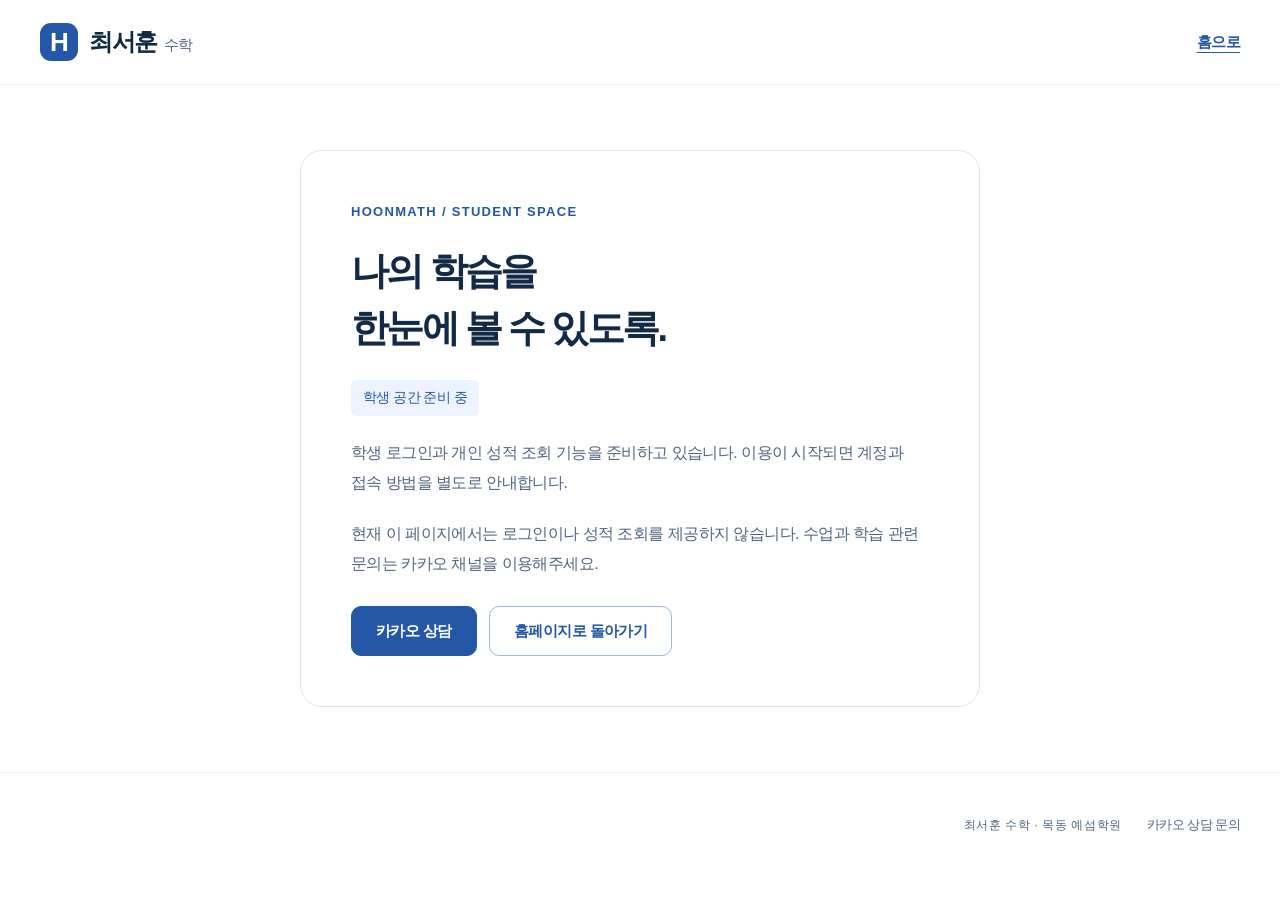
==== commit 0e812621: "Adopt blue branding, Kakao consultation and transparent portrait" ====
--- a/student/index.html
+++ b/student/index.html
@@ -1,9 +1,9 @@
 <!doctype html>
 <html lang="ko">
-<head><meta charset="utf-8"><meta name="viewport" content="width=device-width, initial-scale=1, viewport-fit=cover"><meta name="robots" content="noindex, follow"><meta name="theme-color" content="#176b78"><title>학생 공간 준비 안내 | 최서훈 수학</title><meta name="description" content="최서훈 수학 학생 공간 준비 안내입니다."><link rel="icon" href="../assets/favicon.svg" type="image/svg+xml"><link rel="stylesheet" href="../assets/style.css?v=20261124"></head>
+<head><meta charset="utf-8"><meta name="viewport" content="width=device-width, initial-scale=1, viewport-fit=cover"><meta name="robots" content="noindex, follow"><meta name="theme-color" content="#2458a6"><title>학생 공간 준비 안내 | 최서훈 수학</title><meta name="description" content="최서훈 수학 학생 공간 준비 안내입니다."><link rel="icon" href="../assets/favicon.svg" type="image/svg+xml"><link rel="stylesheet" href="../assets/style.css?v=20261124-blue"></head>
 <body>
   <a class="skip-link" href="#main">본문으로 바로가기</a>
   <header class="site-header"><div class="container header-inner"><a class="brand" href="../"><span class="brand-mark" aria-hidden="true">H</span><span class="brand-name"><strong>최서훈</strong><span>수학</span></span></a><a class="text-link" href="../">홈으로 </a></div></header>
-  <main id="main" class="portal-main"><div class="container"><section class="portal-card" aria-labelledby="portal-title"><p class="eyebrow">HOONMATH / STUDENT SPACE</p><h1 id="portal-title">나의 학습을<br>한눈에 볼 수 있도록.</h1><span class="portal-status">학생 공간 준비 중</span><p>학생 로그인과 개인 성적 조회 기능을 준비하고 있습니다. 이용이 시작되면 계정과 접속 방법을 별도로 안내합니다.</p><p>현재 이 페이지에서는 로그인이나 성적 조회를 제공하지 않습니다. 수업과 학습 관련 문의는 선생님께 연락해주세요.</p><div class="portal-actions"><a class="button button-dark" href="sms:01071856712">선생님께 문자 문의 </a><a class="button button-outline" href="../">홈페이지로 돌아가기 </a></div></section></div></main>
-  <footer class="site-footer"><div class="container footer-inner"><span>최서훈 수학 · 목동 예섬학원</span><a href="tel:01071856712">010-7185-6712</a></div></footer>
+  <main id="main" class="portal-main"><div class="container"><section class="portal-card" aria-labelledby="portal-title"><p class="eyebrow">HOONMATH / STUDENT SPACE</p><h1 id="portal-title">나의 학습을<br>한눈에 볼 수 있도록.</h1><span class="portal-status">학생 공간 준비 중</span><p>학생 로그인과 개인 성적 조회 기능을 준비하고 있습니다. 이용이 시작되면 계정과 접속 방법을 별도로 안내합니다.</p><p>현재 이 페이지에서는 로그인이나 성적 조회를 제공하지 않습니다. 수업과 학습 관련 문의는 카카오 채널을 이용해주세요.</p><div class="portal-actions"><a class="button button-dark" href="https://pf.kakao.com/_vxdNrG/chat" target="_blank" rel="noopener noreferrer">카카오 상담 </a><a class="button button-outline" href="../">홈페이지로 돌아가기 </a></div></section></div></main>
+  <footer class="site-footer"><div class="container footer-inner"><span>최서훈 수학 · 목동 예섬학원</span><a href="https://pf.kakao.com/_vxdNrG/chat" target="_blank" rel="noopener noreferrer">카카오 상담 문의</a></div></footer>
 </body></html>
--- a/assets/style.css
+++ b/assets/style.css
@@ -1,34 +1,38 @@
 @charset "UTF-8";
-@font-face{font-family:"Hoonmath Title";src:url("fonts/hoonmath-title.ttf") format("truetype");font-style:normal;font-weight:500;font-display:swap}
-:root{--ink:#20384b;--muted:#586d7b;--accent:#176b78;--accent-hover:#105360;--accent-soft:#eaf4f5;--line:#d9e5e9;--soft:#f3f7f9;--paper:#fff;--container:1200px;--header:84px;color-scheme:light}
+:root{--ink:#132a46;--muted:#52657e;--accent:#2458a6;--accent-hover:#17417f;--accent-soft:#edf3ff;--line:#dce4f0;--soft:#f5f8fd;--paper:#fff;--container:1320px;--header:84px;color-scheme:light}
 *,*::before,*::after{box-sizing:border-box}
 html{scroll-behavior:smooth;scroll-padding-top:calc(var(--header) + 24px)}
 body{margin:0;background:var(--paper);color:var(--ink);font-family:-apple-system,BlinkMacSystemFont,"Apple SD Gothic Neo","Malgun Gothic",sans-serif;font-size:1rem;line-height:1.85;letter-spacing:-.035em;word-break:keep-all;overflow-wrap:break-word;-webkit-font-smoothing:antialiased}
 body:has(dialog[open]){overflow:hidden}
-a{color:inherit;text-decoration:none}button{font:inherit;letter-spacing:inherit;color:inherit;cursor:pointer;border:0}button,a,summary{touch-action:manipulation;-webkit-tap-highlight-color:transparent}img{display:block;max-width:100%;height:auto}h1,h2,h3,p{margin:0}h1,h2,h3{line-height:1.5}ul,ol{padding:0;margin:0;list-style:none}[hidden]{display:none!important}::selection{background:#cce8eb;color:#103f4a}:focus-visible{outline:3px solid var(--accent);outline-offset:5px}
+a{color:inherit;text-decoration:none}button{font:inherit;letter-spacing:inherit;color:inherit;cursor:pointer;border:0}button,a,summary{touch-action:manipulation;-webkit-tap-highlight-color:transparent}img{display:block;max-width:100%;height:auto}h1,h2,h3,p{margin:0}h1,h2,h3{line-height:1.5}ul,ol{padding:0;margin:0;list-style:none}[hidden]{display:none!important}::selection{background:#dae7ff;color:#142e55}:focus-visible{outline:3px solid var(--accent);outline-offset:5px}
 .container{width:min(var(--container),calc(100% - 80px));margin-inline:auto}.visually-hidden{position:absolute;width:1px;height:1px;padding:0;margin:-1px;overflow:hidden;clip:rect(0,0,0,0);white-space:nowrap;border:0}.skip-link{position:fixed;top:12px;left:16px;transform:translateY(-150%);background:var(--accent);color:white;padding:12px 18px;border-radius:8px;z-index:100}.skip-link:focus{transform:translateY(0)}
 /* Compact branding and a quiet navigation. */
-.site-header{position:sticky;top:0;z-index:30;background:rgba(255,255,255,.97);border-bottom:1px solid #e6eef1}.header-inner{display:flex;align-items:center;justify-content:space-between;min-height:var(--header);gap:28px}.brand{display:inline-flex;align-items:center;gap:11px;white-space:nowrap;line-height:1.25}.brand-mark{display:grid;place-items:center;width:38px;height:38px;background:var(--accent);border-radius:11px;color:white;font-family:Georgia,serif;font-size:26px;font-weight:500}.brand-name{display:flex;align-items:baseline;gap:7px}.brand-name strong{font-size:24px;letter-spacing:-.055em;font-weight:750}.brand-name>span{font-size:15px;color:var(--muted)}
+.site-header{position:sticky;top:0;z-index:30;background:rgba(255,255,255,.97);border-bottom:1px solid #e8edf5}.header-inner{display:flex;align-items:center;justify-content:space-between;min-height:var(--header);gap:28px}.brand{display:inline-flex;align-items:center;gap:11px;white-space:nowrap;line-height:1.25}.brand-mark{display:grid;place-items:center;width:38px;height:38px;background:var(--accent);border-radius:11px;color:white;font-family:inherit;font-size:26px;font-weight:800}.brand-name{display:flex;align-items:baseline;gap:7px}.brand-name strong{font-size:24px;letter-spacing:-.055em;font-weight:750}.brand-name>span{font-size:15px;color:var(--muted)}
 .main-nav{display:flex;align-items:center;gap:25px;font-size:14px;font-weight:550}.main-nav>a{padding-block:12px;white-space:nowrap}.main-nav>a:hover,.main-nav>a[aria-current]{color:var(--accent)}.main-nav .student-link{background:var(--accent-soft);color:var(--accent);padding:9px 17px;border-radius:100px;font-size:14px}.menu-toggle{display:none;background:transparent}
-/* Serif headline and a separate portrait panel. */
-.hero{background:#f0f7f8}.hero-inner{display:grid;grid-template-columns:minmax(0,.78fr) minmax(0,1.22fr);align-items:center;gap:44px;padding-block:76px}.hero-copy{min-width:0}.eyebrow{color:var(--accent);font-size:13px;font-weight:650;line-height:1.7;letter-spacing:.1em;margin-bottom:20px}.hero-copy .eyebrow{margin-bottom:23px}
-h1{font-family:"Hoonmath Title","Batang","AppleMyungjo",serif;font-size:clamp(44px,4.4vw,64px);font-weight:500;line-height:1.5;letter-spacing:-.07em}h1 strong{font-weight:500;color:var(--accent)}.title-dot{color:var(--accent)}.hero-description{font-size:21px;font-weight:550;line-height:1.8;margin-top:23px;letter-spacing:-.05em}.hero-detail{font-size:16px;color:var(--muted);margin-top:15px}.hero-actions{display:flex;flex-wrap:wrap;gap:10px;margin-top:30px}
-.button{display:inline-flex;align-items:center;justify-content:center;gap:12px;min-height:50px;padding:12px 24px;border-radius:10px;font-size:15px;font-weight:600;line-height:1.6;transition:background .18s,color .18s,border-color .18s}.button-dark{background:var(--accent);color:white;border:1px solid var(--accent)}.button-dark:hover{background:var(--accent-hover);border-color:var(--accent-hover)}.button-outline{background:transparent;border:1px solid #8daeb7;color:var(--accent)}.button-outline:hover{background:#e0eef0}.hero-focus{display:flex;flex-wrap:wrap;gap:7px;margin-top:24px}.hero-focus li{font-size:13px;color:#466775;padding:4px 10px;background:#e3eff1;border-radius:6px}
-.hero-visual{min-width:0;display:grid;grid-template-columns:minmax(0,.95fr) minmax(0,1.05fr);gap:24px;align-items:center;padding:20px;background:white;border:1px solid #e1ecef;border-radius:24px;box-shadow:0 12px 40px #254e5808}.portrait{width:100%;height:auto;aspect-ratio:3/4;object-fit:cover;border-radius:15px}.hero-caption{min-width:0;padding-block:10px}.teacher-label{color:var(--accent);font-size:14px;line-height:1.7}.hero-caption .teacher-name{font-size:32px;font-weight:700;letter-spacing:-.03em;margin-top:5px}.teacher-credentials{margin-top:19px;font-size:16px;line-height:1.8;color:var(--muted)}.teacher-credentials li+li{margin-top:10px}.teacher-affiliation{font-size:16px;color:var(--accent);font-weight:600;line-height:1.8;margin-top:19px;padding-top:16px;border-top:1px solid var(--line)}
+/* White canvas, strong blue type and a large transparent portrait. */
+.hero{background:#ffffff}.hero-inner{display:grid;grid-template-columns:minmax(0,.9fr) minmax(0,1.45fr);align-items:center;gap:40px;padding-block:64px}.hero-copy{min-width:0}.eyebrow{color:var(--accent);font-size:13px;font-weight:650;line-height:1.7;letter-spacing:.1em;margin-bottom:20px}.hero-copy .eyebrow{margin-bottom:23px}
+h1{font-family:inherit;font-size:clamp(54px,5.1vw,78px);font-weight:750;line-height:1.18;letter-spacing:-.07em}h1 strong{font-weight:800;color:var(--accent)}.title-dot{color:var(--accent)}.hero-description{font-size:21px;font-weight:550;line-height:1.8;margin-top:23px;letter-spacing:-.05em}.hero-detail{font-size:16px;color:var(--muted);margin-top:15px}.hero-actions{display:flex;flex-wrap:wrap;gap:10px;margin-top:30px}
+.button{display:inline-flex;align-items:center;justify-content:center;gap:12px;min-height:50px;padding:12px 24px;border-radius:10px;font-size:15px;font-weight:600;line-height:1.6;transition:background .18s,color .18s,border-color .18s}.button-dark{background:var(--accent);color:white;border:1px solid var(--accent)}.button-dark:hover{background:var(--accent-hover);border-color:var(--accent-hover)}.button-outline{background:transparent;border:1px solid #a1b8d9;color:var(--accent)}.button-outline:hover{background:#edf3ff}.hero-focus{display:flex;flex-wrap:wrap;gap:7px;margin-top:24px}.hero-focus li{font-size:13px;color:#4a6385;padding:4px 10px;background:#eef3fb;border-radius:6px}
+.hero-visual{min-width:0;display:grid;grid-template-columns:minmax(0,1.5fr) minmax(220px,.85fr);gap:20px;align-items:center;padding:0;background:white;border:0;border-radius:0;box-shadow:none}.portrait{width:100%;height:auto;aspect-ratio:auto;object-fit:contain;border-radius:0}.hero-caption{min-width:0;padding-block:10px}.teacher-label{color:var(--accent);font-size:14px;line-height:1.7}.hero-caption .teacher-name{font-size:32px;font-weight:700;letter-spacing:-.03em;margin-top:5px}.teacher-credentials{margin-top:19px;font-size:16px;line-height:1.8;color:var(--muted)}.teacher-credentials li+li{margin-top:10px}.teacher-affiliation{font-size:16px;color:var(--accent);font-weight:600;line-height:1.8;margin-top:19px;padding-top:16px;border-top:1px solid var(--line)}
 /* Each section has a different reading rhythm. */
-.section{padding-block:88px}h2{font-size:clamp(30px,3vw,40px);line-height:1.5;letter-spacing:-.055em;font-weight:500}h2 strong{font-weight:700}h3{font-size:22px;line-height:1.5;font-weight:650;letter-spacing:-.045em}.section-lead{color:var(--muted);font-size:17px;margin-top:19px;line-height:1.95}.philosophy-layout{display:grid;grid-template-columns:minmax(0,.85fr) minmax(0,1.15fr);gap:80px;align-items:start}.section-intro{position:sticky;top:calc(var(--header) + 40px)}.principles{display:grid;gap:20px}.principles article{padding:0 0 24px 25px;border-left:3px solid #c7e1e5;border-bottom:1px solid #e6eef0}.principles article:last-child{padding-bottom:4px;border-bottom:0}.principles p{margin-top:10px;color:var(--muted);font-size:16px}.article-tag{display:inline-block;margin-top:12px;color:var(--accent);font-size:14px;font-weight:550}
-.section-path{background:var(--soft)}.section-heading-row{display:flex;align-items:flex-end;justify-content:space-between;gap:32px}.heading-aside{font-size:16px;color:var(--muted);line-height:1.9;max-width:420px}.roadmap{display:grid;grid-template-columns:repeat(4,minmax(0,1fr));gap:18px;margin-top:38px}.roadmap li{background:white;border:1px solid #e2ebef;border-radius:17px;padding:25px 23px 28px}.step-label{font-size:14px;color:var(--accent);background:var(--accent-soft);border-radius:6px;padding:3px 10px;display:inline-block}.roadmap h3{margin-top:20px;font-size:23px}.roadmap p{font-size:16px;margin-top:11px;color:var(--muted)}.roadmap-footer{display:flex;align-items:center;justify-content:space-between;gap:20px;margin-top:26px;font-size:16px;color:var(--muted)}.text-link{display:inline-flex;align-items:center;min-height:44px;font-size:15px;font-weight:600;color:var(--accent);text-decoration:underline;text-underline-offset:5px;white-space:nowrap}
-.section-soft{background:white}.materials-toolbar{display:flex;align-items:center;justify-content:space-between;gap:20px;margin-block:32px 25px}.filter-group{display:inline-flex;flex-wrap:wrap;gap:5px;padding:5px;border-radius:12px;background:var(--soft)}.filter-button{background:transparent;color:var(--muted);font-size:14px;border-radius:8px;padding:8px 17px;min-height:44px}.filter-button.active{background:var(--accent);color:white}.filter-button:hover:not(.active){background:#e3edf1}.materials-caption{font-size:13px;color:var(--muted)}.materials-grid{display:grid;grid-template-columns:repeat(3,minmax(0,1fr));gap:24px}.material{min-width:0;padding:14px;background:white;border:1px solid var(--line);border-radius:18px}.material-image{position:relative;display:block;background:#edf2f6;aspect-ratio:1.22;border-radius:11px;overflow:hidden}.material-image img{position:absolute;inset:0;margin:auto;width:auto;height:86%;object-fit:contain;transition:transform .2s}.material-image:hover img{transform:translateY(-4px)}.zoom-label{position:absolute;right:9px;bottom:9px;padding:5px 10px;background:#ffffffed;color:var(--ink);border-radius:6px;font-size:13px}.material-description{padding:18px 8px 10px}.material-description>span{font-size:14px;color:var(--accent)}.material-description h3{margin-top:5px;font-size:25px}.hanja{font-size:16px;font-weight:400;color:var(--muted);margin-left:9px}.material-description p{font-size:16px;color:var(--muted);margin-top:10px}.section-note{color:var(--muted);font-size:13px;margin-top:24px}
-.section-care{background:#f0f7f8}.care-grid{display:grid;grid-template-columns:repeat(2,minmax(0,1fr));gap:20px;margin-top:34px}.care-grid article{padding:25px 28px;background:white;border:1px solid #e2ecef;border-radius:16px}.care-grid h3{font-size:21px}.care-grid p{color:var(--muted);font-size:16px;margin-top:9px}.care-statement{display:flex;align-items:center;justify-content:space-between;gap:25px;margin-top:30px;padding:27px 30px;border-left:3px solid var(--accent)}.care-statement p{font-size:24px;line-height:1.8;letter-spacing:-.045em}.care-statement strong{color:var(--accent);font-weight:650}.care-statement>span{color:var(--muted);font-size:14px}
-.guide-grid{display:grid;grid-template-columns:minmax(0,.8fr) minmax(0,1.2fr);gap:70px}.guide-grid h2{font-size:36px}.guide-grid .section-lead{font-size:16px}.faq-list{display:grid;gap:10px}.faq-list details{border:1px solid var(--line);border-radius:12px;background:white}.faq-list details[open]{background:#f4f8f9}summary{list-style:none;cursor:pointer;display:flex;align-items:center;justify-content:space-between;gap:20px;font-size:16px;font-weight:550;padding:20px 22px;line-height:1.7}summary::-webkit-details-marker{display:none}summary>span{font-size:23px;font-weight:400;line-height:1;color:var(--accent);flex-shrink:0}details[open] summary>span{transform:rotate(45deg)}.faq-answer{padding:0 22px 22px;color:var(--muted);font-size:16px}.faq-answer a{color:var(--accent);text-decoration:underline;text-underline-offset:3px}
-.contact-section{padding-top:12px;padding-bottom:76px}.contact-box{display:grid;grid-template-columns:minmax(0,1.2fr) minmax(0,.8fr);align-items:center;gap:65px;padding:55px 60px;background:#174e5d;color:white;border-radius:26px}.contact-box .eyebrow{color:#bce0e5}.contact-box h2{font-size:37px}.contact-box p:not(.eyebrow){font-size:16px;color:#deebee;margin-top:20px}.contact-location{display:block;color:#b9d6dd;font-size:14px;margin-top:18px}.contact-actions{display:flex;flex-direction:column;gap:12px;min-width:0}.phone-number{font-size:clamp(25px,2.7vw,36px);font-weight:600;letter-spacing:-.04em;white-space:nowrap;margin-bottom:5px}.contact-actions .button-dark{background:white;color:#174e5d;border-color:white}.contact-actions .button-dark:hover{background:#dceef0}.contact-actions .button-outline{color:white;border-color:#84b4c1}.contact-actions .button-outline:hover{background:#286576}.site-footer{border-top:1px solid #e6eef1;padding-block:30px}.footer-inner{display:flex;align-items:center;gap:25px;color:var(--muted);font-size:13px}.footer-inner>span{margin-left:auto;font-size:12px;letter-spacing:.05em}.footer-inner>a:last-child{font-size:13px;padding-block:10px}.mobile-contact{display:none}
+.section{padding-block:88px}h2{font-size:clamp(30px,3vw,40px);line-height:1.5;letter-spacing:-.055em;font-weight:500}h2 strong{font-weight:700}h3{font-size:22px;line-height:1.5;font-weight:650;letter-spacing:-.045em}.section-lead{color:var(--muted);font-size:17px;margin-top:19px;line-height:1.95}.philosophy-layout{display:grid;grid-template-columns:minmax(0,.85fr) minmax(0,1.15fr);gap:80px;align-items:start}.section-intro{position:sticky;top:calc(var(--header) + 40px)}.principles{display:grid;gap:20px}.principles article{padding:0 0 24px 25px;border-left:3px solid #c8d8ef;border-bottom:1px solid #e8edf5}.principles article:last-child{padding-bottom:4px;border-bottom:0}.principles p{margin-top:10px;color:var(--muted);font-size:16px}.article-tag{display:inline-block;margin-top:12px;color:var(--accent);font-size:14px;font-weight:550}
+.section-path{background:var(--soft)}.section-heading-row{display:flex;align-items:flex-end;justify-content:space-between;gap:32px}.heading-aside{font-size:16px;color:var(--muted);line-height:1.9;max-width:420px}.roadmap{display:grid;grid-template-columns:repeat(4,minmax(0,1fr));gap:18px;margin-top:38px}.roadmap li{background:white;border:1px solid #e5ebf5;border-radius:17px;padding:25px 23px 28px}.step-label{font-size:14px;color:var(--accent);background:var(--accent-soft);border-radius:6px;padding:3px 10px;display:inline-block}.roadmap h3{margin-top:20px;font-size:23px}.roadmap p{font-size:16px;margin-top:11px;color:var(--muted)}.roadmap-footer{display:flex;align-items:center;justify-content:space-between;gap:20px;margin-top:26px;font-size:16px;color:var(--muted)}.text-link{display:inline-flex;align-items:center;min-height:44px;font-size:15px;font-weight:600;color:var(--accent);text-decoration:underline;text-underline-offset:5px;white-space:nowrap}
+.section-soft{background:white}.materials-toolbar{display:flex;align-items:center;justify-content:space-between;gap:20px;margin-block:32px 25px}.filter-group{display:inline-flex;flex-wrap:wrap;gap:5px;padding:5px;border-radius:12px;background:var(--soft)}.filter-button{background:transparent;color:var(--muted);font-size:14px;border-radius:8px;padding:8px 17px;min-height:44px}.filter-button.active{background:var(--accent);color:white}.filter-button:hover:not(.active){background:#edf3ff}.materials-caption{font-size:13px;color:var(--muted)}.materials-grid{display:grid;grid-template-columns:repeat(3,minmax(0,1fr));gap:24px}.material{min-width:0;padding:14px;background:white;border:1px solid var(--line);border-radius:18px}.material-image{position:relative;display:block;background:#f4f7fc;aspect-ratio:1.22;border-radius:11px;overflow:hidden}.material-image img{position:absolute;inset:0;margin:auto;width:auto;height:86%;object-fit:contain;transition:transform .2s}.material-image:hover img{transform:translateY(-4px)}.zoom-label{position:absolute;right:9px;bottom:9px;padding:5px 10px;background:#ffffffed;color:var(--ink);border-radius:6px;font-size:13px}.material-description{padding:18px 8px 10px}.material-description>span{font-size:14px;color:var(--accent)}.material-description h3{margin-top:5px;font-size:25px}.hanja{font-size:16px;font-weight:400;color:var(--muted);margin-left:9px}.material-description p{font-size:16px;color:var(--muted);margin-top:10px}.section-note{color:var(--muted);font-size:13px;margin-top:24px}
+.section-care{background:#ffffff}.care-grid{display:grid;grid-template-columns:repeat(2,minmax(0,1fr));gap:20px;margin-top:34px}.care-grid article{padding:25px 28px;background:white;border:1px solid #e5ebf5;border-radius:16px}.care-grid h3{font-size:21px}.care-grid p{color:var(--muted);font-size:16px;margin-top:9px}.care-statement{display:flex;align-items:center;justify-content:space-between;gap:25px;margin-top:30px;padding:27px 30px;border-left:3px solid var(--accent)}.care-statement p{font-size:24px;line-height:1.8;letter-spacing:-.045em}.care-statement strong{color:var(--accent);font-weight:650}.care-statement>span{color:var(--muted);font-size:14px}
+.guide-grid{display:grid;grid-template-columns:minmax(0,.8fr) minmax(0,1.2fr);gap:70px}.guide-grid h2{font-size:36px}.guide-grid .section-lead{font-size:16px}.faq-list{display:grid;gap:10px}.faq-list details{border:1px solid var(--line);border-radius:12px;background:white}.faq-list details[open]{background:#f8faff}summary{list-style:none;cursor:pointer;display:flex;align-items:center;justify-content:space-between;gap:20px;font-size:16px;font-weight:550;padding:20px 22px;line-height:1.7}summary::-webkit-details-marker{display:none}summary>span{font-size:23px;font-weight:400;line-height:1;color:var(--accent);flex-shrink:0}details[open] summary>span{transform:rotate(45deg)}.faq-answer{padding:0 22px 22px;color:var(--muted);font-size:16px}.faq-answer a{color:var(--accent);text-decoration:underline;text-underline-offset:3px}
+.contact-section{padding-top:12px;padding-bottom:76px}.contact-box{display:grid;grid-template-columns:minmax(0,1.2fr) minmax(0,.8fr);align-items:center;gap:65px;padding:55px 60px;background:#142e55;color:white;border-radius:26px}.contact-box .eyebrow{color:#c6dafb}.contact-box h2{font-size:37px}.contact-box p:not(.eyebrow){font-size:16px;color:#e0e9f8;margin-top:20px}.contact-location{display:block;color:#c0d3ef;font-size:14px;margin-top:18px}.contact-actions{display:flex;flex-direction:column;gap:12px;min-width:0}.phone-number{font-size:clamp(25px,2.7vw,36px);font-weight:600;letter-spacing:-.04em;white-space:nowrap;margin-bottom:5px}.contact-actions .button-dark{background:white;color:#142e55;border-color:white}.contact-actions .button-dark:hover{background:#e5edfb}.contact-actions .button-outline{color:white;border-color:#829fc8}.contact-actions .button-outline:hover{background:#234778}.site-footer{border-top:1px solid #e8edf5;padding-block:30px}.footer-inner{display:flex;align-items:center;gap:25px;color:var(--muted);font-size:13px}.footer-inner>span{margin-left:auto;font-size:12px;letter-spacing:.05em}.footer-inner>a:last-child{font-size:13px;padding-block:10px}.mobile-contact{display:none}
 /* Gallery dialog and secondary pages. */
-.lightbox{width:min(720px,calc(100% - 32px));max-height:90dvh;border:0;border-radius:18px;padding:16px 24px;background:#f7fafb;color:var(--ink);box-shadow:0 20px 100px #123a5030}.lightbox::backdrop{background:#0c2a3dcc;backdrop-filter:blur(4px)}.lightbox-top{display:flex;align-items:center;justify-content:space-between;gap:10px;border-bottom:1px solid var(--line);padding-bottom:10px}.lightbox-top>span{font-size:12px;letter-spacing:.05em;color:var(--muted)}.lightbox-close{background:transparent;min-height:44px;min-width:65px;font-size:14px}.lightbox-close span{font-size:24px;margin-left:10px;vertical-align:middle}.lightbox-stage{height:min(58dvh,520px);padding-block:20px;display:flex;align-items:center;justify-content:center}.lightbox-stage img{width:100%;height:100%;object-fit:contain;min-height:0}.lightbox-bottom{display:flex;align-items:center;justify-content:space-between;gap:12px;border-top:1px solid var(--line);padding-top:10px}.lightbox-bottom p{font-size:14px;text-align:center}.lightbox-bottom button{background:transparent;min-width:44px;min-height:44px;font-size:14px;color:var(--accent)}
-.portal-main{min-height:72dvh;display:grid;align-items:center;padding-block:65px;background:#f0f7f8}.portal-card{max-width:680px;margin:auto;padding:50px;border:1px solid var(--line);border-radius:22px;background:white}.portal-card h1{font-family:inherit;font-size:38px;line-height:1.5;font-weight:600}.portal-card p:not(.eyebrow){margin-top:22px;color:var(--muted);font-size:16px}.portal-status{display:inline-block;padding:5px 12px;font-size:14px;margin-top:23px;color:var(--accent);background:var(--accent-soft);border-radius:6px}.portal-actions{display:flex;gap:12px;flex-wrap:wrap;margin-top:28px}
-@media(max-width:1100px){.container{width:calc(100% - 56px)}.main-nav{gap:18px}.hero-inner{grid-template-columns:1fr;gap:34px;padding-block:48px}.hero-copy{max-width:700px}.hero-visual{width:100%;max-width:800px;margin-inline:auto;grid-template-columns:minmax(0,.8fr) minmax(0,1.2fr);gap:38px;padding:26px}.portrait{max-height:420px;object-fit:cover}.philosophy-layout,.guide-grid{gap:45px}.roadmap{grid-template-columns:repeat(2,minmax(0,1fr))}.contact-box{padding:42px;gap:38px}}
-@media(max-width:960px){:root{--header:76px}.header-inner{position:relative;flex-wrap:wrap;gap:0}.brand-name strong{font-size:23px}.js .menu-toggle{display:flex;align-items:center;gap:12px;min-height:48px;padding:4px 0 4px 14px;font-size:14px}.menu-lines{width:21px;height:13px;border-top:1px solid;border-bottom:1px solid;position:relative}.menu-lines::after{content:"";position:absolute;left:0;right:0;top:5px;border-top:1px solid}.menu-toggle[aria-expanded="true"] .menu-lines{height:0;border-bottom:0;transform:rotate(45deg)}.menu-toggle[aria-expanded="true"] .menu-lines::after{top:-1px;transform:rotate(90deg)}.main-nav{width:100%;flex-direction:column;align-items:stretch;gap:0;padding-block:6px 20px;font-size:16px}.js .main-nav{display:none}.js .main-nav.is-open{display:flex}.main-nav>a{padding:12px 4px;border-bottom:1px solid #e6eef1}.main-nav .student-link{margin-top:12px;padding:11px 15px;border-bottom:0;border-radius:9px;text-align:center}.section{padding-block:70px}.philosophy-layout,.guide-grid{grid-template-columns:1fr;gap:34px}.section-intro{position:static}.principles{grid-template-columns:1fr}.section-heading-row{flex-direction:column;align-items:flex-start;gap:18px}.materials-grid{grid-template-columns:repeat(2,minmax(0,1fr));gap:20px}.contact-box h2{font-size:32px}.phone-number{font-size:28px}.footer-inner{flex-wrap:wrap;gap:15px 22px}.footer-inner>p{display:none}}
-@media(max-width:600px){.container{width:calc(100% - 36px)}.brand-mark{width:34px;height:34px;font-size:24px;border-radius:9px}.brand-name strong{font-size:22px}.brand-name>span{font-size:14px}.hero-inner{display:block;padding-block:37px}.hero-copy .eyebrow{font-size:13px;margin-bottom:18px}h1{font-size:clamp(40px,10.4vw,56px);line-height:1.5}.hero-description{font-size:19px;margin-top:18px}.hero-detail{font-size:16px;margin-top:13px}.hero-actions{margin-top:23px}.button{min-height:49px;padding:12px 20px;font-size:15px}.hero-focus{margin-top:19px;gap:6px}.hero-focus li{font-size:12px;padding:4px 8px}.hero-visual{display:block;padding:16px;margin-top:30px;border-radius:19px}.portrait{aspect-ratio:3/4;max-height:none;border-radius:11px}.hero-caption{padding:22px 6px 8px}.hero-caption .teacher-name{font-size:30px}.teacher-credentials{margin-top:15px}.teacher-credentials li+li{margin-top:8px}.teacher-affiliation{margin-top:17px;padding-top:15px}.section{padding-block:56px}.eyebrow{font-size:12px;margin-bottom:17px}h2{font-size:clamp(27px,7.1vw,34px);line-height:1.55}.section-lead{font-size:16px;margin-top:16px}.philosophy-layout,.guide-grid{gap:28px}.principles{gap:23px}.principles article{padding:0 0 21px 18px}.principles h3{font-size:21px}.principles p{margin-top:9px}.heading-aside{font-size:16px}.roadmap{gap:13px;margin-top:26px}.roadmap li{padding:19px 16px 23px;border-radius:13px}.roadmap h3{font-size:21px;margin-top:15px}.roadmap p{font-size:16px;margin-top:9px}.step-label{font-size:14px;padding:2px 8px}.roadmap-footer{flex-direction:column;align-items:flex-start;gap:9px;margin-top:22px}.materials-toolbar{flex-direction:column;align-items:flex-start;gap:13px;margin-block:24px 20px}.filter-button{font-size:14px;padding:8px 13px}.materials-caption{font-size:13px}.materials-grid{gap:16px}.material{padding:11px}.material-description{padding:14px 5px 9px}.material-description h3{font-size:23px}.material-description p br{display:none}.section-note{font-size:13px;margin-top:21px}.care-grid{grid-template-columns:1fr;gap:13px;margin-top:25px}.care-grid article{padding:22px}.care-grid h3{font-size:21px}.care-statement{flex-direction:column;align-items:flex-start;gap:14px;padding:8px 0 8px 20px;margin-top:30px}.care-statement p{font-size:22px}.guide-grid h2{font-size:29px}summary{font-size:16px;padding:18px;gap:14px}.faq-answer{font-size:16px;padding:0 18px 20px}.contact-section{padding-top:0;padding-bottom:48px}.contact-box{grid-template-columns:1fr;padding:31px 25px;gap:28px;border-radius:19px}.contact-box h2{font-size:31px}.contact-box .eyebrow{font-size:12px}.contact-box p:not(.eyebrow){font-size:16px;margin-top:18px}.contact-location{font-size:14px}.phone-number{font-size:29px}.site-footer{padding-block:26px;padding-bottom:calc(105px + env(safe-area-inset-bottom))}.footer-inner{gap:16px 13px}.footer-inner>span{margin-left:0;width:100%;order:3}.footer-inner>a:last-child{margin-left:auto}.mobile-contact{display:grid;grid-template-columns:1fr 1fr;position:fixed;left:12px;right:12px;bottom:calc(12px + env(safe-area-inset-bottom));z-index:25;background:white;border:1px solid #dae7eb;box-shadow:0 4px 25px #143f5026;border-radius:14px;padding:5px;gap:5px}.mobile-contact a{display:flex;align-items:center;justify-content:center;min-height:48px;padding:11px;font-size:15px;font-weight:600;border-radius:10px;color:var(--accent)}.mobile-contact a:last-child{background:var(--accent);color:white}.lightbox{width:calc(100% - 24px);padding:12px 15px}.lightbox-stage{height:min(54dvh,440px)}.lightbox-bottom p{font-size:13px}.lightbox-top>span{font-size:12px}.portal-main{padding-block:40px}.portal-card{padding:30px 24px}.portal-card h1{font-size:30px}.portal-actions{flex-direction:column}.portal-main+.site-footer{padding-bottom:30px}}
+.lightbox{width:min(720px,calc(100% - 32px));max-height:90dvh;border:0;border-radius:18px;padding:16px 24px;background:#fbfcff;color:var(--ink);box-shadow:0 20px 100px #132a4630}.lightbox::backdrop{background:#10213bcc;backdrop-filter:blur(4px)}.lightbox-top{display:flex;align-items:center;justify-content:space-between;gap:10px;border-bottom:1px solid var(--line);padding-bottom:10px}.lightbox-top>span{font-size:12px;letter-spacing:.05em;color:var(--muted)}.lightbox-close{background:transparent;min-height:44px;min-width:65px;font-size:14px}.lightbox-close span{font-size:24px;margin-left:10px;vertical-align:middle}.lightbox-stage{height:min(58dvh,520px);padding-block:20px;display:flex;align-items:center;justify-content:center}.lightbox-stage img{width:100%;height:100%;object-fit:contain;min-height:0}.lightbox-bottom{display:flex;align-items:center;justify-content:space-between;gap:12px;border-top:1px solid var(--line);padding-top:10px}.lightbox-bottom p{font-size:14px;text-align:center}.lightbox-bottom button{background:transparent;min-width:44px;min-height:44px;font-size:14px;color:var(--accent)}
+.portal-main{min-height:72dvh;display:grid;align-items:center;padding-block:65px;background:#ffffff}.portal-card{max-width:680px;margin:auto;padding:50px;border:1px solid var(--line);border-radius:22px;background:white}.portal-card h1{font-family:inherit;font-size:38px;line-height:1.5;font-weight:600}.portal-card p:not(.eyebrow){margin-top:22px;color:var(--muted);font-size:16px}.portal-status{display:inline-block;padding:5px 12px;font-size:14px;margin-top:23px;color:var(--accent);background:var(--accent-soft);border-radius:6px}.portal-actions{display:flex;gap:12px;flex-wrap:wrap;margin-top:28px}
+@media(max-width:1100px){.container{width:calc(100% - 56px)}.main-nav{gap:18px}.hero-inner{grid-template-columns:1fr;gap:34px;padding-block:48px}.hero-copy{max-width:700px}.hero-visual{width:100%;max-width:800px;margin-inline:auto;grid-template-columns:minmax(0,1.25fr) minmax(0,1fr);gap:30px;padding:0}.portrait{max-height:600px;object-fit:contain}.philosophy-layout,.guide-grid{gap:45px}.roadmap{grid-template-columns:repeat(2,minmax(0,1fr))}.contact-box{padding:42px;gap:38px}}
+@media(max-width:960px){:root{--header:76px}.header-inner{position:relative;flex-wrap:wrap;gap:0}.brand-name strong{font-size:23px}.js .menu-toggle{display:flex;align-items:center;gap:12px;min-height:48px;padding:4px 0 4px 14px;font-size:14px}.menu-lines{width:21px;height:13px;border-top:1px solid;border-bottom:1px solid;position:relative}.menu-lines::after{content:"";position:absolute;left:0;right:0;top:5px;border-top:1px solid}.menu-toggle[aria-expanded="true"] .menu-lines{height:0;border-bottom:0;transform:rotate(45deg)}.menu-toggle[aria-expanded="true"] .menu-lines::after{top:-1px;transform:rotate(90deg)}.main-nav{width:100%;flex-direction:column;align-items:stretch;gap:0;padding-block:6px 20px;font-size:16px}.js .main-nav{display:none}.js .main-nav.is-open{display:flex}.main-nav>a{padding:12px 4px;border-bottom:1px solid #e8edf5}.main-nav .student-link{margin-top:12px;padding:11px 15px;border-bottom:0;border-radius:9px;text-align:center}.section{padding-block:70px}.philosophy-layout,.guide-grid{grid-template-columns:1fr;gap:34px}.section-intro{position:static}.principles{grid-template-columns:1fr}.section-heading-row{flex-direction:column;align-items:flex-start;gap:18px}.materials-grid{grid-template-columns:repeat(2,minmax(0,1fr));gap:20px}.contact-box h2{font-size:32px}.phone-number{font-size:28px}.footer-inner{flex-wrap:wrap;gap:15px 22px}.footer-inner>p{display:none}}
+@media(max-width:600px){.container{width:calc(100% - 36px)}.brand-mark{width:34px;height:34px;font-size:24px;border-radius:9px}.brand-name strong{font-size:22px}.brand-name>span{font-size:14px}.hero-inner{display:block;padding-block:37px}.hero-copy .eyebrow{font-size:13px;margin-bottom:18px}h1{font-size:clamp(42px,11.7vw,64px);line-height:1.2}.hero-description{font-size:19px;margin-top:18px}.hero-detail{font-size:16px;margin-top:13px}.hero-actions{margin-top:23px}.button{min-height:49px;padding:12px 20px;font-size:15px}.hero-focus{margin-top:19px;gap:6px}.hero-focus li{font-size:12px;padding:4px 8px}.hero-visual{display:block;padding:0;margin-top:30px;border-radius:0}.portrait{aspect-ratio:auto;max-height:none;border-radius:0}.hero-caption{padding:22px 0 8px}.hero-caption .teacher-name{font-size:30px}.teacher-credentials{margin-top:15px}.teacher-credentials li+li{margin-top:8px}.teacher-affiliation{margin-top:17px;padding-top:15px}.section{padding-block:56px}.eyebrow{font-size:12px;margin-bottom:17px}h2{font-size:clamp(27px,7.1vw,34px);line-height:1.55}.section-lead{font-size:16px;margin-top:16px}.philosophy-layout,.guide-grid{gap:28px}.principles{gap:23px}.principles article{padding:0 0 21px 18px}.principles h3{font-size:21px}.principles p{margin-top:9px}.heading-aside{font-size:16px}.roadmap{gap:13px;margin-top:26px}.roadmap li{padding:19px 16px 23px;border-radius:13px}.roadmap h3{font-size:21px;margin-top:15px}.roadmap p{font-size:16px;margin-top:9px}.step-label{font-size:14px;padding:2px 8px}.roadmap-footer{flex-direction:column;align-items:flex-start;gap:9px;margin-top:22px}.materials-toolbar{flex-direction:column;align-items:flex-start;gap:13px;margin-block:24px 20px}.filter-button{font-size:14px;padding:8px 13px}.materials-caption{font-size:13px}.materials-grid{gap:16px}.material{padding:11px}.material-description{padding:14px 5px 9px}.material-description h3{font-size:23px}.material-description p br{display:none}.section-note{font-size:13px;margin-top:21px}.care-grid{grid-template-columns:1fr;gap:13px;margin-top:25px}.care-grid article{padding:22px}.care-grid h3{font-size:21px}.care-statement{flex-direction:column;align-items:flex-start;gap:14px;padding:8px 0 8px 20px;margin-top:30px}.care-statement p{font-size:22px}.guide-grid h2{font-size:29px}summary{font-size:16px;padding:18px;gap:14px}.faq-answer{font-size:16px;padding:0 18px 20px}.contact-section{padding-top:0;padding-bottom:48px}.contact-box{grid-template-columns:1fr;padding:31px 25px;gap:28px;border-radius:19px}.contact-box h2{font-size:31px}.contact-box .eyebrow{font-size:12px}.contact-box p:not(.eyebrow){font-size:16px;margin-top:18px}.contact-location{font-size:14px}.phone-number{font-size:29px}.site-footer{padding-block:26px;padding-bottom:calc(105px + env(safe-area-inset-bottom))}.footer-inner{gap:16px 13px}.footer-inner>span{margin-left:0;width:100%;order:3}.footer-inner>a:last-child{margin-left:auto}.mobile-contact{display:grid;grid-template-columns:1fr 1fr;position:fixed;left:12px;right:12px;bottom:calc(12px + env(safe-area-inset-bottom));z-index:25;background:white;border:1px solid #dce5f2;box-shadow:0 4px 25px #142e5526;border-radius:14px;padding:5px;gap:5px}.mobile-contact a{display:flex;align-items:center;justify-content:center;min-height:48px;padding:11px;font-size:15px;font-weight:600;border-radius:10px;color:var(--accent)}.mobile-contact a:last-child{background:var(--accent);color:white}.lightbox{width:calc(100% - 24px);padding:12px 15px}.lightbox-stage{height:min(54dvh,440px)}.lightbox-bottom p{font-size:13px}.lightbox-top>span{font-size:12px}.portal-main{padding-block:40px}.portal-card{padding:30px 24px}.portal-card h1{font-size:30px}.portal-actions{flex-direction:column}.portal-main+.site-footer{padding-bottom:30px}}
 @media(max-width:480px){.materials-grid{grid-template-columns:1fr}.material-image{aspect-ratio:1.45}.material-description{padding:15px 9px 13px}}
 @media(max-width:359px){.roadmap{grid-template-columns:1fr}.hero-actions .button{padding-inline:16px}.contact-box{padding-inline:21px}.phone-number{font-size:26px}}
 @media(prefers-reduced-motion:reduce){html{scroll-behavior:auto}*,*::before,*::after{animation:none!important;transition:none!important}}
 @media print{.site-header{position:static}.menu-toggle,.mobile-contact,.lightbox,.filter-group{display:none}.container{width:100%}.hero-inner{padding-block:25px}.hero-visual{box-shadow:none}.section{padding-block:30px}.section-intro{position:static}.site-footer{padding-bottom:20px}.material,.principles article,.roadmap li,.hero-caption{break-inside:avoid}}
+
+/* Schedule access, Kakao consultation and the full teaching statement. */
+.utility-bar{background:#fff;border-bottom:1px solid #edf1f7}.utility-inner{display:flex;justify-content:flex-end;align-items:center;padding-block:8px}.schedule-link{display:inline-flex;align-items:center;justify-content:center;min-height:36px;padding:4px 15px;border:1px solid #c8d6ea;border-radius:6px;background:#fff;color:#183a68;font-size:14px;font-weight:600}.schedule-link:hover{background:#f2f6fd}.main-nav .consult-link{background:var(--accent);color:#fff;padding:10px 18px;border-radius:8px}.main-nav .consult-link:hover{background:var(--accent-hover);color:#fff}.hero-signature{display:block;color:var(--ink);font-size:32px;line-height:1.4;font-weight:700;letter-spacing:-.05em;margin-top:20px}.hero-promise{color:var(--muted);font-size:17px;line-height:1.95;margin-top:28px;letter-spacing:-.035em}.hero-promise>span{display:block}.hero-promise>span:first-child{font-size:19px;color:var(--ink);font-weight:650;margin-bottom:5px}.hero-promise .promise-last{color:#183a68;font-weight:600;margin-top:10px}.section-path,.section-care{background:#fff;border-top:1px solid #edf1f7}.roadmap li{background:#f7faff}.care-grid article{background:#f8faff}.contact-box .contact-channel{font-size:20px;font-weight:600;color:white;margin:0 0 7px}.phone-number{display:none}
+@media(max-width:960px){.main-nav .consult-link{text-align:center;margin-top:10px;padding:12px 18px}}
+@media(max-width:600px){.utility-inner{padding-block:6px}.schedule-link{font-size:13px;min-height:34px;padding-inline:12px}.hero-signature{font-size:27px;margin-top:16px}.hero-promise{font-size:16px;line-height:1.95;margin-top:23px}.hero-promise>span:first-child{font-size:18px}.hero-visual .portrait{max-width:420px;margin-inline:auto}.contact-box .contact-channel{font-size:18px}}
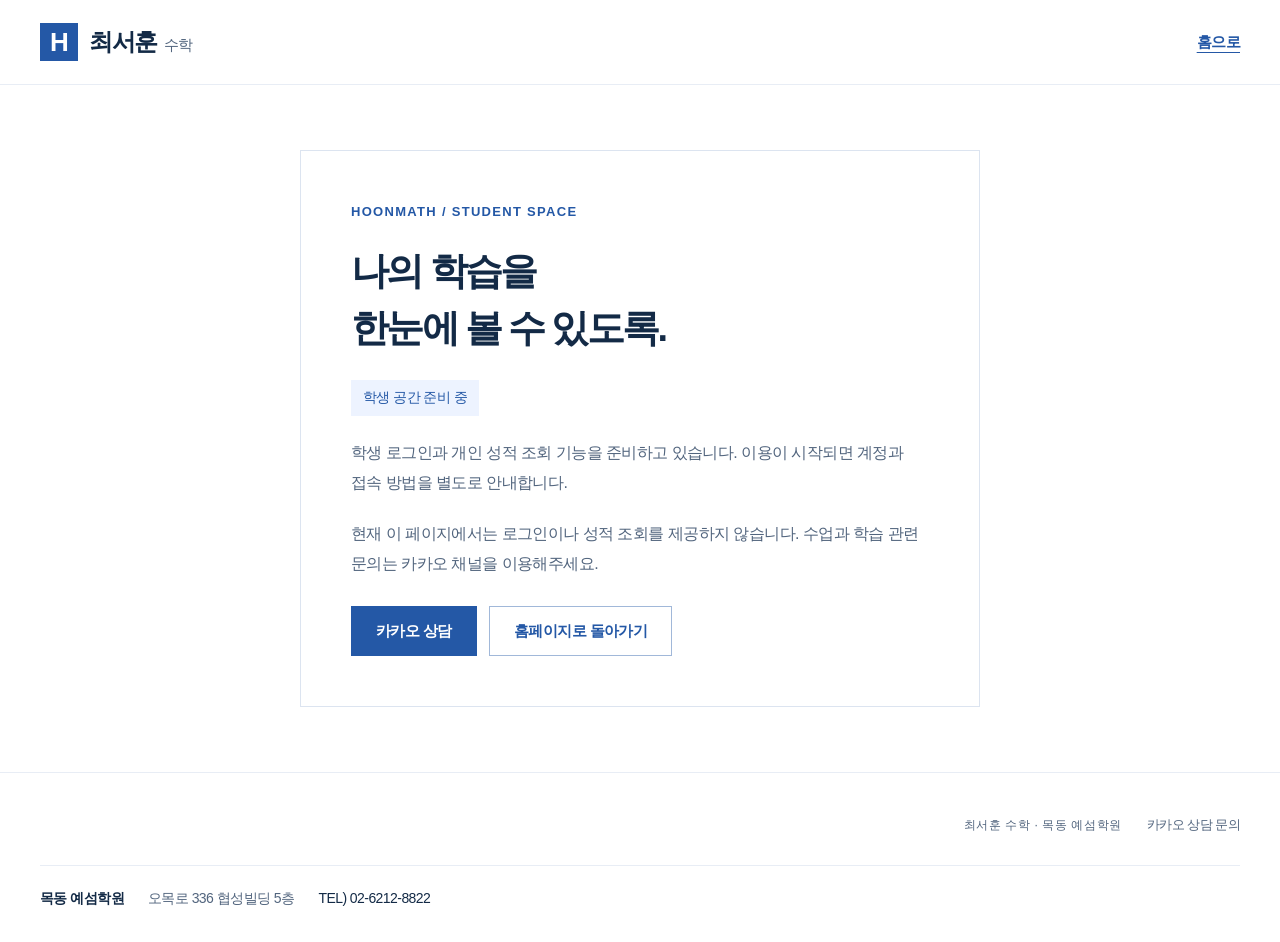
==== commit f18e09dc: "Square interface corners and add academy contact details" ====
--- a/student/index.html
+++ b/student/index.html
@@ -1,9 +1,9 @@
 <!doctype html>
 <html lang="ko">
-<head><meta charset="utf-8"><meta name="viewport" content="width=device-width, initial-scale=1, viewport-fit=cover"><meta name="robots" content="noindex, follow"><meta name="theme-color" content="#2458a6"><title>학생 공간 준비 안내 | 최서훈 수학</title><meta name="description" content="최서훈 수학 학생 공간 준비 안내입니다."><link rel="icon" href="../assets/favicon.svg" type="image/svg+xml"><link rel="stylesheet" href="../assets/style.css?v=20261124-blue"></head>
+<head><meta charset="utf-8"><meta name="viewport" content="width=device-width, initial-scale=1, viewport-fit=cover"><meta name="robots" content="noindex, follow"><meta name="theme-color" content="#2458a6"><title>학생 공간 준비 안내 | 최서훈 수학</title><meta name="description" content="최서훈 수학 학생 공간 준비 안내입니다."><link rel="icon" href="../assets/favicon.svg" type="image/svg+xml"><link rel="stylesheet" href="../assets/style.css?v=20261124-square"></head>
 <body>
   <a class="skip-link" href="#main">본문으로 바로가기</a>
   <header class="site-header"><div class="container header-inner"><a class="brand" href="../"><span class="brand-mark" aria-hidden="true">H</span><span class="brand-name"><strong>최서훈</strong><span>수학</span></span></a><a class="text-link" href="../">홈으로 </a></div></header>
   <main id="main" class="portal-main"><div class="container"><section class="portal-card" aria-labelledby="portal-title"><p class="eyebrow">HOONMATH / STUDENT SPACE</p><h1 id="portal-title">나의 학습을<br>한눈에 볼 수 있도록.</h1><span class="portal-status">학생 공간 준비 중</span><p>학생 로그인과 개인 성적 조회 기능을 준비하고 있습니다. 이용이 시작되면 계정과 접속 방법을 별도로 안내합니다.</p><p>현재 이 페이지에서는 로그인이나 성적 조회를 제공하지 않습니다. 수업과 학습 관련 문의는 카카오 채널을 이용해주세요.</p><div class="portal-actions"><a class="button button-dark" href="https://pf.kakao.com/_vxdNrG/chat" target="_blank" rel="noopener noreferrer">카카오 상담 </a><a class="button button-outline" href="../">홈페이지로 돌아가기 </a></div></section></div></main>
-  <footer class="site-footer"><div class="container footer-inner"><span>최서훈 수학 · 목동 예섬학원</span><a href="https://pf.kakao.com/_vxdNrG/chat" target="_blank" rel="noopener noreferrer">카카오 상담 문의</a></div></footer>
+  <footer class="site-footer"><div class="container footer-inner"><span>최서훈 수학 · 목동 예섬학원</span><a href="https://pf.kakao.com/_vxdNrG/chat" target="_blank" rel="noopener noreferrer">카카오 상담 문의</a></div><div class="container academy-contact"><strong>목동 예섬학원</strong><address>오목로 336 협성빌딩 5층</address><a href="tel:0262128822">TEL) 02-6212-8822</a></div></footer>
 </body></html>
--- a/assets/style.css
+++ b/assets/style.css
@@ -5,34 +5,38 @@
 body{margin:0;background:var(--paper);color:var(--ink);font-family:-apple-system,BlinkMacSystemFont,"Apple SD Gothic Neo","Malgun Gothic",sans-serif;font-size:1rem;line-height:1.85;letter-spacing:-.035em;word-break:keep-all;overflow-wrap:break-word;-webkit-font-smoothing:antialiased}
 body:has(dialog[open]){overflow:hidden}
 a{color:inherit;text-decoration:none}button{font:inherit;letter-spacing:inherit;color:inherit;cursor:pointer;border:0}button,a,summary{touch-action:manipulation;-webkit-tap-highlight-color:transparent}img{display:block;max-width:100%;height:auto}h1,h2,h3,p{margin:0}h1,h2,h3{line-height:1.5}ul,ol{padding:0;margin:0;list-style:none}[hidden]{display:none!important}::selection{background:#dae7ff;color:#142e55}:focus-visible{outline:3px solid var(--accent);outline-offset:5px}
-.container{width:min(var(--container),calc(100% - 80px));margin-inline:auto}.visually-hidden{position:absolute;width:1px;height:1px;padding:0;margin:-1px;overflow:hidden;clip:rect(0,0,0,0);white-space:nowrap;border:0}.skip-link{position:fixed;top:12px;left:16px;transform:translateY(-150%);background:var(--accent);color:white;padding:12px 18px;border-radius:8px;z-index:100}.skip-link:focus{transform:translateY(0)}
+.container{width:min(var(--container),calc(100% - 80px));margin-inline:auto}.visually-hidden{position:absolute;width:1px;height:1px;padding:0;margin:-1px;overflow:hidden;clip:rect(0,0,0,0);white-space:nowrap;border:0}.skip-link{position:fixed;top:12px;left:16px;transform:translateY(-150%);background:var(--accent);color:white;padding:12px 18px;border-radius:0;z-index:100}.skip-link:focus{transform:translateY(0)}
 /* Compact branding and a quiet navigation. */
-.site-header{position:sticky;top:0;z-index:30;background:rgba(255,255,255,.97);border-bottom:1px solid #e8edf5}.header-inner{display:flex;align-items:center;justify-content:space-between;min-height:var(--header);gap:28px}.brand{display:inline-flex;align-items:center;gap:11px;white-space:nowrap;line-height:1.25}.brand-mark{display:grid;place-items:center;width:38px;height:38px;background:var(--accent);border-radius:11px;color:white;font-family:inherit;font-size:26px;font-weight:800}.brand-name{display:flex;align-items:baseline;gap:7px}.brand-name strong{font-size:24px;letter-spacing:-.055em;font-weight:750}.brand-name>span{font-size:15px;color:var(--muted)}
-.main-nav{display:flex;align-items:center;gap:25px;font-size:14px;font-weight:550}.main-nav>a{padding-block:12px;white-space:nowrap}.main-nav>a:hover,.main-nav>a[aria-current]{color:var(--accent)}.main-nav .student-link{background:var(--accent-soft);color:var(--accent);padding:9px 17px;border-radius:100px;font-size:14px}.menu-toggle{display:none;background:transparent}
+.site-header{position:sticky;top:0;z-index:30;background:rgba(255,255,255,.97);border-bottom:1px solid #e8edf5}.header-inner{display:flex;align-items:center;justify-content:space-between;min-height:var(--header);gap:28px}.brand{display:inline-flex;align-items:center;gap:11px;white-space:nowrap;line-height:1.25}.brand-mark{display:grid;place-items:center;width:38px;height:38px;background:var(--accent);border-radius:0;color:white;font-family:inherit;font-size:26px;font-weight:800}.brand-name{display:flex;align-items:baseline;gap:7px}.brand-name strong{font-size:24px;letter-spacing:-.055em;font-weight:750}.brand-name>span{font-size:15px;color:var(--muted)}
+.main-nav{display:flex;align-items:center;gap:25px;font-size:14px;font-weight:550}.main-nav>a{padding-block:12px;white-space:nowrap}.main-nav>a:hover,.main-nav>a[aria-current]{color:var(--accent)}.main-nav .student-link{background:var(--accent-soft);color:var(--accent);padding:9px 17px;border-radius:0;font-size:14px}.menu-toggle{display:none;background:transparent}
 /* White canvas, strong blue type and a large transparent portrait. */
 .hero{background:#ffffff}.hero-inner{display:grid;grid-template-columns:minmax(0,.9fr) minmax(0,1.45fr);align-items:center;gap:40px;padding-block:64px}.hero-copy{min-width:0}.eyebrow{color:var(--accent);font-size:13px;font-weight:650;line-height:1.7;letter-spacing:.1em;margin-bottom:20px}.hero-copy .eyebrow{margin-bottom:23px}
 h1{font-family:inherit;font-size:clamp(54px,5.1vw,78px);font-weight:750;line-height:1.18;letter-spacing:-.07em}h1 strong{font-weight:800;color:var(--accent)}.title-dot{color:var(--accent)}.hero-description{font-size:21px;font-weight:550;line-height:1.8;margin-top:23px;letter-spacing:-.05em}.hero-detail{font-size:16px;color:var(--muted);margin-top:15px}.hero-actions{display:flex;flex-wrap:wrap;gap:10px;margin-top:30px}
-.button{display:inline-flex;align-items:center;justify-content:center;gap:12px;min-height:50px;padding:12px 24px;border-radius:10px;font-size:15px;font-weight:600;line-height:1.6;transition:background .18s,color .18s,border-color .18s}.button-dark{background:var(--accent);color:white;border:1px solid var(--accent)}.button-dark:hover{background:var(--accent-hover);border-color:var(--accent-hover)}.button-outline{background:transparent;border:1px solid #a1b8d9;color:var(--accent)}.button-outline:hover{background:#edf3ff}.hero-focus{display:flex;flex-wrap:wrap;gap:7px;margin-top:24px}.hero-focus li{font-size:13px;color:#4a6385;padding:4px 10px;background:#eef3fb;border-radius:6px}
+.button{display:inline-flex;align-items:center;justify-content:center;gap:12px;min-height:50px;padding:12px 24px;border-radius:0;font-size:15px;font-weight:600;line-height:1.6;transition:background .18s,color .18s,border-color .18s}.button-dark{background:var(--accent);color:white;border:1px solid var(--accent)}.button-dark:hover{background:var(--accent-hover);border-color:var(--accent-hover)}.button-outline{background:transparent;border:1px solid #a1b8d9;color:var(--accent)}.button-outline:hover{background:#edf3ff}.hero-focus{display:flex;flex-wrap:wrap;gap:7px;margin-top:24px}.hero-focus li{font-size:13px;color:#4a6385;padding:4px 10px;background:#eef3fb;border-radius:0}
 .hero-visual{min-width:0;display:grid;grid-template-columns:minmax(0,1.5fr) minmax(220px,.85fr);gap:20px;align-items:center;padding:0;background:white;border:0;border-radius:0;box-shadow:none}.portrait{width:100%;height:auto;aspect-ratio:auto;object-fit:contain;border-radius:0}.hero-caption{min-width:0;padding-block:10px}.teacher-label{color:var(--accent);font-size:14px;line-height:1.7}.hero-caption .teacher-name{font-size:32px;font-weight:700;letter-spacing:-.03em;margin-top:5px}.teacher-credentials{margin-top:19px;font-size:16px;line-height:1.8;color:var(--muted)}.teacher-credentials li+li{margin-top:10px}.teacher-affiliation{font-size:16px;color:var(--accent);font-weight:600;line-height:1.8;margin-top:19px;padding-top:16px;border-top:1px solid var(--line)}
 /* Each section has a different reading rhythm. */
 .section{padding-block:88px}h2{font-size:clamp(30px,3vw,40px);line-height:1.5;letter-spacing:-.055em;font-weight:500}h2 strong{font-weight:700}h3{font-size:22px;line-height:1.5;font-weight:650;letter-spacing:-.045em}.section-lead{color:var(--muted);font-size:17px;margin-top:19px;line-height:1.95}.philosophy-layout{display:grid;grid-template-columns:minmax(0,.85fr) minmax(0,1.15fr);gap:80px;align-items:start}.section-intro{position:sticky;top:calc(var(--header) + 40px)}.principles{display:grid;gap:20px}.principles article{padding:0 0 24px 25px;border-left:3px solid #c8d8ef;border-bottom:1px solid #e8edf5}.principles article:last-child{padding-bottom:4px;border-bottom:0}.principles p{margin-top:10px;color:var(--muted);font-size:16px}.article-tag{display:inline-block;margin-top:12px;color:var(--accent);font-size:14px;font-weight:550}
-.section-path{background:var(--soft)}.section-heading-row{display:flex;align-items:flex-end;justify-content:space-between;gap:32px}.heading-aside{font-size:16px;color:var(--muted);line-height:1.9;max-width:420px}.roadmap{display:grid;grid-template-columns:repeat(4,minmax(0,1fr));gap:18px;margin-top:38px}.roadmap li{background:white;border:1px solid #e5ebf5;border-radius:17px;padding:25px 23px 28px}.step-label{font-size:14px;color:var(--accent);background:var(--accent-soft);border-radius:6px;padding:3px 10px;display:inline-block}.roadmap h3{margin-top:20px;font-size:23px}.roadmap p{font-size:16px;margin-top:11px;color:var(--muted)}.roadmap-footer{display:flex;align-items:center;justify-content:space-between;gap:20px;margin-top:26px;font-size:16px;color:var(--muted)}.text-link{display:inline-flex;align-items:center;min-height:44px;font-size:15px;font-weight:600;color:var(--accent);text-decoration:underline;text-underline-offset:5px;white-space:nowrap}
-.section-soft{background:white}.materials-toolbar{display:flex;align-items:center;justify-content:space-between;gap:20px;margin-block:32px 25px}.filter-group{display:inline-flex;flex-wrap:wrap;gap:5px;padding:5px;border-radius:12px;background:var(--soft)}.filter-button{background:transparent;color:var(--muted);font-size:14px;border-radius:8px;padding:8px 17px;min-height:44px}.filter-button.active{background:var(--accent);color:white}.filter-button:hover:not(.active){background:#edf3ff}.materials-caption{font-size:13px;color:var(--muted)}.materials-grid{display:grid;grid-template-columns:repeat(3,minmax(0,1fr));gap:24px}.material{min-width:0;padding:14px;background:white;border:1px solid var(--line);border-radius:18px}.material-image{position:relative;display:block;background:#f4f7fc;aspect-ratio:1.22;border-radius:11px;overflow:hidden}.material-image img{position:absolute;inset:0;margin:auto;width:auto;height:86%;object-fit:contain;transition:transform .2s}.material-image:hover img{transform:translateY(-4px)}.zoom-label{position:absolute;right:9px;bottom:9px;padding:5px 10px;background:#ffffffed;color:var(--ink);border-radius:6px;font-size:13px}.material-description{padding:18px 8px 10px}.material-description>span{font-size:14px;color:var(--accent)}.material-description h3{margin-top:5px;font-size:25px}.hanja{font-size:16px;font-weight:400;color:var(--muted);margin-left:9px}.material-description p{font-size:16px;color:var(--muted);margin-top:10px}.section-note{color:var(--muted);font-size:13px;margin-top:24px}
-.section-care{background:#ffffff}.care-grid{display:grid;grid-template-columns:repeat(2,minmax(0,1fr));gap:20px;margin-top:34px}.care-grid article{padding:25px 28px;background:white;border:1px solid #e5ebf5;border-radius:16px}.care-grid h3{font-size:21px}.care-grid p{color:var(--muted);font-size:16px;margin-top:9px}.care-statement{display:flex;align-items:center;justify-content:space-between;gap:25px;margin-top:30px;padding:27px 30px;border-left:3px solid var(--accent)}.care-statement p{font-size:24px;line-height:1.8;letter-spacing:-.045em}.care-statement strong{color:var(--accent);font-weight:650}.care-statement>span{color:var(--muted);font-size:14px}
-.guide-grid{display:grid;grid-template-columns:minmax(0,.8fr) minmax(0,1.2fr);gap:70px}.guide-grid h2{font-size:36px}.guide-grid .section-lead{font-size:16px}.faq-list{display:grid;gap:10px}.faq-list details{border:1px solid var(--line);border-radius:12px;background:white}.faq-list details[open]{background:#f8faff}summary{list-style:none;cursor:pointer;display:flex;align-items:center;justify-content:space-between;gap:20px;font-size:16px;font-weight:550;padding:20px 22px;line-height:1.7}summary::-webkit-details-marker{display:none}summary>span{font-size:23px;font-weight:400;line-height:1;color:var(--accent);flex-shrink:0}details[open] summary>span{transform:rotate(45deg)}.faq-answer{padding:0 22px 22px;color:var(--muted);font-size:16px}.faq-answer a{color:var(--accent);text-decoration:underline;text-underline-offset:3px}
-.contact-section{padding-top:12px;padding-bottom:76px}.contact-box{display:grid;grid-template-columns:minmax(0,1.2fr) minmax(0,.8fr);align-items:center;gap:65px;padding:55px 60px;background:#142e55;color:white;border-radius:26px}.contact-box .eyebrow{color:#c6dafb}.contact-box h2{font-size:37px}.contact-box p:not(.eyebrow){font-size:16px;color:#e0e9f8;margin-top:20px}.contact-location{display:block;color:#c0d3ef;font-size:14px;margin-top:18px}.contact-actions{display:flex;flex-direction:column;gap:12px;min-width:0}.phone-number{font-size:clamp(25px,2.7vw,36px);font-weight:600;letter-spacing:-.04em;white-space:nowrap;margin-bottom:5px}.contact-actions .button-dark{background:white;color:#142e55;border-color:white}.contact-actions .button-dark:hover{background:#e5edfb}.contact-actions .button-outline{color:white;border-color:#829fc8}.contact-actions .button-outline:hover{background:#234778}.site-footer{border-top:1px solid #e8edf5;padding-block:30px}.footer-inner{display:flex;align-items:center;gap:25px;color:var(--muted);font-size:13px}.footer-inner>span{margin-left:auto;font-size:12px;letter-spacing:.05em}.footer-inner>a:last-child{font-size:13px;padding-block:10px}.mobile-contact{display:none}
+.section-path{background:var(--soft)}.section-heading-row{display:flex;align-items:flex-end;justify-content:space-between;gap:32px}.heading-aside{font-size:16px;color:var(--muted);line-height:1.9;max-width:420px}.roadmap{display:grid;grid-template-columns:repeat(4,minmax(0,1fr));gap:18px;margin-top:38px}.roadmap li{background:white;border:1px solid #e5ebf5;border-radius:0;padding:25px 23px 28px}.step-label{font-size:14px;color:var(--accent);background:var(--accent-soft);border-radius:0;padding:3px 10px;display:inline-block}.roadmap h3{margin-top:20px;font-size:23px}.roadmap p{font-size:16px;margin-top:11px;color:var(--muted)}.roadmap-footer{display:flex;align-items:center;justify-content:space-between;gap:20px;margin-top:26px;font-size:16px;color:var(--muted)}.text-link{display:inline-flex;align-items:center;min-height:44px;font-size:15px;font-weight:600;color:var(--accent);text-decoration:underline;text-underline-offset:5px;white-space:nowrap}
+.section-soft{background:white}.materials-toolbar{display:flex;align-items:center;justify-content:space-between;gap:20px;margin-block:32px 25px}.filter-group{display:inline-flex;flex-wrap:wrap;gap:5px;padding:5px;border-radius:0;background:var(--soft)}.filter-button{background:transparent;color:var(--muted);font-size:14px;border-radius:0;padding:8px 17px;min-height:44px}.filter-button.active{background:var(--accent);color:white}.filter-button:hover:not(.active){background:#edf3ff}.materials-caption{font-size:13px;color:var(--muted)}.materials-grid{display:grid;grid-template-columns:repeat(3,minmax(0,1fr));gap:24px}.material{min-width:0;padding:14px;background:white;border:1px solid var(--line);border-radius:0}.material-image{position:relative;display:block;background:#f4f7fc;aspect-ratio:1.22;border-radius:0;overflow:hidden}.material-image img{position:absolute;inset:0;margin:auto;width:auto;height:86%;object-fit:contain;transition:transform .2s}.material-image:hover img{transform:translateY(-4px)}.zoom-label{position:absolute;right:9px;bottom:9px;padding:5px 10px;background:#ffffffed;color:var(--ink);border-radius:0;font-size:13px}.material-description{padding:18px 8px 10px}.material-description>span{font-size:14px;color:var(--accent)}.material-description h3{margin-top:5px;font-size:25px}.hanja{font-size:16px;font-weight:400;color:var(--muted);margin-left:9px}.material-description p{font-size:16px;color:var(--muted);margin-top:10px}.section-note{color:var(--muted);font-size:13px;margin-top:24px}
+.section-care{background:#ffffff}.care-grid{display:grid;grid-template-columns:repeat(2,minmax(0,1fr));gap:20px;margin-top:34px}.care-grid article{padding:25px 28px;background:white;border:1px solid #e5ebf5;border-radius:0}.care-grid h3{font-size:21px}.care-grid p{color:var(--muted);font-size:16px;margin-top:9px}.care-statement{display:flex;align-items:center;justify-content:space-between;gap:25px;margin-top:30px;padding:27px 30px;border-left:3px solid var(--accent)}.care-statement p{font-size:24px;line-height:1.8;letter-spacing:-.045em}.care-statement strong{color:var(--accent);font-weight:650}.care-statement>span{color:var(--muted);font-size:14px}
+.guide-grid{display:grid;grid-template-columns:minmax(0,.8fr) minmax(0,1.2fr);gap:70px}.guide-grid h2{font-size:36px}.guide-grid .section-lead{font-size:16px}.faq-list{display:grid;gap:10px}.faq-list details{border:1px solid var(--line);border-radius:0;background:white}.faq-list details[open]{background:#f8faff}summary{list-style:none;cursor:pointer;display:flex;align-items:center;justify-content:space-between;gap:20px;font-size:16px;font-weight:550;padding:20px 22px;line-height:1.7}summary::-webkit-details-marker{display:none}summary>span{font-size:23px;font-weight:400;line-height:1;color:var(--accent);flex-shrink:0}details[open] summary>span{transform:rotate(45deg)}.faq-answer{padding:0 22px 22px;color:var(--muted);font-size:16px}.faq-answer a{color:var(--accent);text-decoration:underline;text-underline-offset:3px}
+.contact-section{padding-top:12px;padding-bottom:76px}.contact-box{display:grid;grid-template-columns:minmax(0,1.2fr) minmax(0,.8fr);align-items:center;gap:65px;padding:55px 60px;background:#142e55;color:white;border-radius:0}.contact-box .eyebrow{color:#c6dafb}.contact-box h2{font-size:37px}.contact-box p:not(.eyebrow){font-size:16px;color:#e0e9f8;margin-top:20px}.contact-location{display:block;color:#c0d3ef;font-size:14px;margin-top:18px}.contact-actions{display:flex;flex-direction:column;gap:12px;min-width:0}.phone-number{font-size:clamp(25px,2.7vw,36px);font-weight:600;letter-spacing:-.04em;white-space:nowrap;margin-bottom:5px}.contact-actions .button-dark{background:white;color:#142e55;border-color:white}.contact-actions .button-dark:hover{background:#e5edfb}.contact-actions .button-outline{color:white;border-color:#829fc8}.contact-actions .button-outline:hover{background:#234778}.site-footer{border-top:1px solid #e8edf5;padding-block:30px}.footer-inner{display:flex;align-items:center;gap:25px;color:var(--muted);font-size:13px}.footer-inner>span{margin-left:auto;font-size:12px;letter-spacing:.05em}.footer-inner>a:last-child{font-size:13px;padding-block:10px}.mobile-contact{display:none}
 /* Gallery dialog and secondary pages. */
-.lightbox{width:min(720px,calc(100% - 32px));max-height:90dvh;border:0;border-radius:18px;padding:16px 24px;background:#fbfcff;color:var(--ink);box-shadow:0 20px 100px #132a4630}.lightbox::backdrop{background:#10213bcc;backdrop-filter:blur(4px)}.lightbox-top{display:flex;align-items:center;justify-content:space-between;gap:10px;border-bottom:1px solid var(--line);padding-bottom:10px}.lightbox-top>span{font-size:12px;letter-spacing:.05em;color:var(--muted)}.lightbox-close{background:transparent;min-height:44px;min-width:65px;font-size:14px}.lightbox-close span{font-size:24px;margin-left:10px;vertical-align:middle}.lightbox-stage{height:min(58dvh,520px);padding-block:20px;display:flex;align-items:center;justify-content:center}.lightbox-stage img{width:100%;height:100%;object-fit:contain;min-height:0}.lightbox-bottom{display:flex;align-items:center;justify-content:space-between;gap:12px;border-top:1px solid var(--line);padding-top:10px}.lightbox-bottom p{font-size:14px;text-align:center}.lightbox-bottom button{background:transparent;min-width:44px;min-height:44px;font-size:14px;color:var(--accent)}
-.portal-main{min-height:72dvh;display:grid;align-items:center;padding-block:65px;background:#ffffff}.portal-card{max-width:680px;margin:auto;padding:50px;border:1px solid var(--line);border-radius:22px;background:white}.portal-card h1{font-family:inherit;font-size:38px;line-height:1.5;font-weight:600}.portal-card p:not(.eyebrow){margin-top:22px;color:var(--muted);font-size:16px}.portal-status{display:inline-block;padding:5px 12px;font-size:14px;margin-top:23px;color:var(--accent);background:var(--accent-soft);border-radius:6px}.portal-actions{display:flex;gap:12px;flex-wrap:wrap;margin-top:28px}
+.lightbox{width:min(720px,calc(100% - 32px));max-height:90dvh;border:0;border-radius:0;padding:16px 24px;background:#fbfcff;color:var(--ink);box-shadow:0 20px 100px #132a4630}.lightbox::backdrop{background:#10213bcc;backdrop-filter:blur(4px)}.lightbox-top{display:flex;align-items:center;justify-content:space-between;gap:10px;border-bottom:1px solid var(--line);padding-bottom:10px}.lightbox-top>span{font-size:12px;letter-spacing:.05em;color:var(--muted)}.lightbox-close{background:transparent;min-height:44px;min-width:65px;font-size:14px}.lightbox-close span{font-size:24px;margin-left:10px;vertical-align:middle}.lightbox-stage{height:min(58dvh,520px);padding-block:20px;display:flex;align-items:center;justify-content:center}.lightbox-stage img{width:100%;height:100%;object-fit:contain;min-height:0}.lightbox-bottom{display:flex;align-items:center;justify-content:space-between;gap:12px;border-top:1px solid var(--line);padding-top:10px}.lightbox-bottom p{font-size:14px;text-align:center}.lightbox-bottom button{background:transparent;min-width:44px;min-height:44px;font-size:14px;color:var(--accent)}
+.portal-main{min-height:72dvh;display:grid;align-items:center;padding-block:65px;background:#ffffff}.portal-card{max-width:680px;margin:auto;padding:50px;border:1px solid var(--line);border-radius:0;background:white}.portal-card h1{font-family:inherit;font-size:38px;line-height:1.5;font-weight:600}.portal-card p:not(.eyebrow){margin-top:22px;color:var(--muted);font-size:16px}.portal-status{display:inline-block;padding:5px 12px;font-size:14px;margin-top:23px;color:var(--accent);background:var(--accent-soft);border-radius:0}.portal-actions{display:flex;gap:12px;flex-wrap:wrap;margin-top:28px}
 @media(max-width:1100px){.container{width:calc(100% - 56px)}.main-nav{gap:18px}.hero-inner{grid-template-columns:1fr;gap:34px;padding-block:48px}.hero-copy{max-width:700px}.hero-visual{width:100%;max-width:800px;margin-inline:auto;grid-template-columns:minmax(0,1.25fr) minmax(0,1fr);gap:30px;padding:0}.portrait{max-height:600px;object-fit:contain}.philosophy-layout,.guide-grid{gap:45px}.roadmap{grid-template-columns:repeat(2,minmax(0,1fr))}.contact-box{padding:42px;gap:38px}}
-@media(max-width:960px){:root{--header:76px}.header-inner{position:relative;flex-wrap:wrap;gap:0}.brand-name strong{font-size:23px}.js .menu-toggle{display:flex;align-items:center;gap:12px;min-height:48px;padding:4px 0 4px 14px;font-size:14px}.menu-lines{width:21px;height:13px;border-top:1px solid;border-bottom:1px solid;position:relative}.menu-lines::after{content:"";position:absolute;left:0;right:0;top:5px;border-top:1px solid}.menu-toggle[aria-expanded="true"] .menu-lines{height:0;border-bottom:0;transform:rotate(45deg)}.menu-toggle[aria-expanded="true"] .menu-lines::after{top:-1px;transform:rotate(90deg)}.main-nav{width:100%;flex-direction:column;align-items:stretch;gap:0;padding-block:6px 20px;font-size:16px}.js .main-nav{display:none}.js .main-nav.is-open{display:flex}.main-nav>a{padding:12px 4px;border-bottom:1px solid #e8edf5}.main-nav .student-link{margin-top:12px;padding:11px 15px;border-bottom:0;border-radius:9px;text-align:center}.section{padding-block:70px}.philosophy-layout,.guide-grid{grid-template-columns:1fr;gap:34px}.section-intro{position:static}.principles{grid-template-columns:1fr}.section-heading-row{flex-direction:column;align-items:flex-start;gap:18px}.materials-grid{grid-template-columns:repeat(2,minmax(0,1fr));gap:20px}.contact-box h2{font-size:32px}.phone-number{font-size:28px}.footer-inner{flex-wrap:wrap;gap:15px 22px}.footer-inner>p{display:none}}
-@media(max-width:600px){.container{width:calc(100% - 36px)}.brand-mark{width:34px;height:34px;font-size:24px;border-radius:9px}.brand-name strong{font-size:22px}.brand-name>span{font-size:14px}.hero-inner{display:block;padding-block:37px}.hero-copy .eyebrow{font-size:13px;margin-bottom:18px}h1{font-size:clamp(42px,11.7vw,64px);line-height:1.2}.hero-description{font-size:19px;margin-top:18px}.hero-detail{font-size:16px;margin-top:13px}.hero-actions{margin-top:23px}.button{min-height:49px;padding:12px 20px;font-size:15px}.hero-focus{margin-top:19px;gap:6px}.hero-focus li{font-size:12px;padding:4px 8px}.hero-visual{display:block;padding:0;margin-top:30px;border-radius:0}.portrait{aspect-ratio:auto;max-height:none;border-radius:0}.hero-caption{padding:22px 0 8px}.hero-caption .teacher-name{font-size:30px}.teacher-credentials{margin-top:15px}.teacher-credentials li+li{margin-top:8px}.teacher-affiliation{margin-top:17px;padding-top:15px}.section{padding-block:56px}.eyebrow{font-size:12px;margin-bottom:17px}h2{font-size:clamp(27px,7.1vw,34px);line-height:1.55}.section-lead{font-size:16px;margin-top:16px}.philosophy-layout,.guide-grid{gap:28px}.principles{gap:23px}.principles article{padding:0 0 21px 18px}.principles h3{font-size:21px}.principles p{margin-top:9px}.heading-aside{font-size:16px}.roadmap{gap:13px;margin-top:26px}.roadmap li{padding:19px 16px 23px;border-radius:13px}.roadmap h3{font-size:21px;margin-top:15px}.roadmap p{font-size:16px;margin-top:9px}.step-label{font-size:14px;padding:2px 8px}.roadmap-footer{flex-direction:column;align-items:flex-start;gap:9px;margin-top:22px}.materials-toolbar{flex-direction:column;align-items:flex-start;gap:13px;margin-block:24px 20px}.filter-button{font-size:14px;padding:8px 13px}.materials-caption{font-size:13px}.materials-grid{gap:16px}.material{padding:11px}.material-description{padding:14px 5px 9px}.material-description h3{font-size:23px}.material-description p br{display:none}.section-note{font-size:13px;margin-top:21px}.care-grid{grid-template-columns:1fr;gap:13px;margin-top:25px}.care-grid article{padding:22px}.care-grid h3{font-size:21px}.care-statement{flex-direction:column;align-items:flex-start;gap:14px;padding:8px 0 8px 20px;margin-top:30px}.care-statement p{font-size:22px}.guide-grid h2{font-size:29px}summary{font-size:16px;padding:18px;gap:14px}.faq-answer{font-size:16px;padding:0 18px 20px}.contact-section{padding-top:0;padding-bottom:48px}.contact-box{grid-template-columns:1fr;padding:31px 25px;gap:28px;border-radius:19px}.contact-box h2{font-size:31px}.contact-box .eyebrow{font-size:12px}.contact-box p:not(.eyebrow){font-size:16px;margin-top:18px}.contact-location{font-size:14px}.phone-number{font-size:29px}.site-footer{padding-block:26px;padding-bottom:calc(105px + env(safe-area-inset-bottom))}.footer-inner{gap:16px 13px}.footer-inner>span{margin-left:0;width:100%;order:3}.footer-inner>a:last-child{margin-left:auto}.mobile-contact{display:grid;grid-template-columns:1fr 1fr;position:fixed;left:12px;right:12px;bottom:calc(12px + env(safe-area-inset-bottom));z-index:25;background:white;border:1px solid #dce5f2;box-shadow:0 4px 25px #142e5526;border-radius:14px;padding:5px;gap:5px}.mobile-contact a{display:flex;align-items:center;justify-content:center;min-height:48px;padding:11px;font-size:15px;font-weight:600;border-radius:10px;color:var(--accent)}.mobile-contact a:last-child{background:var(--accent);color:white}.lightbox{width:calc(100% - 24px);padding:12px 15px}.lightbox-stage{height:min(54dvh,440px)}.lightbox-bottom p{font-size:13px}.lightbox-top>span{font-size:12px}.portal-main{padding-block:40px}.portal-card{padding:30px 24px}.portal-card h1{font-size:30px}.portal-actions{flex-direction:column}.portal-main+.site-footer{padding-bottom:30px}}
+@media(max-width:960px){:root{--header:76px}.header-inner{position:relative;flex-wrap:wrap;gap:0}.brand-name strong{font-size:23px}.js .menu-toggle{display:flex;align-items:center;gap:12px;min-height:48px;padding:4px 0 4px 14px;font-size:14px}.menu-lines{width:21px;height:13px;border-top:1px solid;border-bottom:1px solid;position:relative}.menu-lines::after{content:"";position:absolute;left:0;right:0;top:5px;border-top:1px solid}.menu-toggle[aria-expanded="true"] .menu-lines{height:0;border-bottom:0;transform:rotate(45deg)}.menu-toggle[aria-expanded="true"] .menu-lines::after{top:-1px;transform:rotate(90deg)}.main-nav{width:100%;flex-direction:column;align-items:stretch;gap:0;padding-block:6px 20px;font-size:16px}.js .main-nav{display:none}.js .main-nav.is-open{display:flex}.main-nav>a{padding:12px 4px;border-bottom:1px solid #e8edf5}.main-nav .student-link{margin-top:12px;padding:11px 15px;border-bottom:0;border-radius:0;text-align:center}.section{padding-block:70px}.philosophy-layout,.guide-grid{grid-template-columns:1fr;gap:34px}.section-intro{position:static}.principles{grid-template-columns:1fr}.section-heading-row{flex-direction:column;align-items:flex-start;gap:18px}.materials-grid{grid-template-columns:repeat(2,minmax(0,1fr));gap:20px}.contact-box h2{font-size:32px}.phone-number{font-size:28px}.footer-inner{flex-wrap:wrap;gap:15px 22px}.footer-inner>p{display:none}}
+@media(max-width:600px){.container{width:calc(100% - 36px)}.brand-mark{width:34px;height:34px;font-size:24px;border-radius:0}.brand-name strong{font-size:22px}.brand-name>span{font-size:14px}.hero-inner{display:block;padding-block:37px}.hero-copy .eyebrow{font-size:13px;margin-bottom:18px}h1{font-size:clamp(42px,11.7vw,64px);line-height:1.2}.hero-description{font-size:19px;margin-top:18px}.hero-detail{font-size:16px;margin-top:13px}.hero-actions{margin-top:23px}.button{min-height:49px;padding:12px 20px;font-size:15px}.hero-focus{margin-top:19px;gap:6px}.hero-focus li{font-size:12px;padding:4px 8px}.hero-visual{display:block;padding:0;margin-top:30px;border-radius:0}.portrait{aspect-ratio:auto;max-height:none;border-radius:0}.hero-caption{padding:22px 0 8px}.hero-caption .teacher-name{font-size:30px}.teacher-credentials{margin-top:15px}.teacher-credentials li+li{margin-top:8px}.teacher-affiliation{margin-top:17px;padding-top:15px}.section{padding-block:56px}.eyebrow{font-size:12px;margin-bottom:17px}h2{font-size:clamp(27px,7.1vw,34px);line-height:1.55}.section-lead{font-size:16px;margin-top:16px}.philosophy-layout,.guide-grid{gap:28px}.principles{gap:23px}.principles article{padding:0 0 21px 18px}.principles h3{font-size:21px}.principles p{margin-top:9px}.heading-aside{font-size:16px}.roadmap{gap:13px;margin-top:26px}.roadmap li{padding:19px 16px 23px;border-radius:0}.roadmap h3{font-size:21px;margin-top:15px}.roadmap p{font-size:16px;margin-top:9px}.step-label{font-size:14px;padding:2px 8px}.roadmap-footer{flex-direction:column;align-items:flex-start;gap:9px;margin-top:22px}.materials-toolbar{flex-direction:column;align-items:flex-start;gap:13px;margin-block:24px 20px}.filter-button{font-size:14px;padding:8px 13px}.materials-caption{font-size:13px}.materials-grid{gap:16px}.material{padding:11px}.material-description{padding:14px 5px 9px}.material-description h3{font-size:23px}.material-description p br{display:none}.section-note{font-size:13px;margin-top:21px}.care-grid{grid-template-columns:1fr;gap:13px;margin-top:25px}.care-grid article{padding:22px}.care-grid h3{font-size:21px}.care-statement{flex-direction:column;align-items:flex-start;gap:14px;padding:8px 0 8px 20px;margin-top:30px}.care-statement p{font-size:22px}.guide-grid h2{font-size:29px}summary{font-size:16px;padding:18px;gap:14px}.faq-answer{font-size:16px;padding:0 18px 20px}.contact-section{padding-top:0;padding-bottom:48px}.contact-box{grid-template-columns:1fr;padding:31px 25px;gap:28px;border-radius:0}.contact-box h2{font-size:31px}.contact-box .eyebrow{font-size:12px}.contact-box p:not(.eyebrow){font-size:16px;margin-top:18px}.contact-location{font-size:14px}.phone-number{font-size:29px}.site-footer{padding-block:26px;padding-bottom:calc(105px + env(safe-area-inset-bottom))}.footer-inner{gap:16px 13px}.footer-inner>span{margin-left:0;width:100%;order:3}.footer-inner>a:last-child{margin-left:auto}.mobile-contact{display:grid;grid-template-columns:1fr 1fr;position:fixed;left:12px;right:12px;bottom:calc(12px + env(safe-area-inset-bottom));z-index:25;background:white;border:1px solid #dce5f2;box-shadow:0 4px 25px #142e5526;border-radius:0;padding:5px;gap:5px}.mobile-contact a{display:flex;align-items:center;justify-content:center;min-height:48px;padding:11px;font-size:15px;font-weight:600;border-radius:0;color:var(--accent)}.mobile-contact a:last-child{background:var(--accent);color:white}.lightbox{width:calc(100% - 24px);padding:12px 15px}.lightbox-stage{height:min(54dvh,440px)}.lightbox-bottom p{font-size:13px}.lightbox-top>span{font-size:12px}.portal-main{padding-block:40px}.portal-card{padding:30px 24px}.portal-card h1{font-size:30px}.portal-actions{flex-direction:column}.portal-main+.site-footer{padding-bottom:30px}}
 @media(max-width:480px){.materials-grid{grid-template-columns:1fr}.material-image{aspect-ratio:1.45}.material-description{padding:15px 9px 13px}}
 @media(max-width:359px){.roadmap{grid-template-columns:1fr}.hero-actions .button{padding-inline:16px}.contact-box{padding-inline:21px}.phone-number{font-size:26px}}
 @media(prefers-reduced-motion:reduce){html{scroll-behavior:auto}*,*::before,*::after{animation:none!important;transition:none!important}}
 @media print{.site-header{position:static}.menu-toggle,.mobile-contact,.lightbox,.filter-group{display:none}.container{width:100%}.hero-inner{padding-block:25px}.hero-visual{box-shadow:none}.section{padding-block:30px}.section-intro{position:static}.site-footer{padding-bottom:20px}.material,.principles article,.roadmap li,.hero-caption{break-inside:avoid}}
 
 /* Schedule access, Kakao consultation and the full teaching statement. */
-.utility-bar{background:#fff;border-bottom:1px solid #edf1f7}.utility-inner{display:flex;justify-content:flex-end;align-items:center;padding-block:8px}.schedule-link{display:inline-flex;align-items:center;justify-content:center;min-height:36px;padding:4px 15px;border:1px solid #c8d6ea;border-radius:6px;background:#fff;color:#183a68;font-size:14px;font-weight:600}.schedule-link:hover{background:#f2f6fd}.main-nav .consult-link{background:var(--accent);color:#fff;padding:10px 18px;border-radius:8px}.main-nav .consult-link:hover{background:var(--accent-hover);color:#fff}.hero-signature{display:block;color:var(--ink);font-size:32px;line-height:1.4;font-weight:700;letter-spacing:-.05em;margin-top:20px}.hero-promise{color:var(--muted);font-size:17px;line-height:1.95;margin-top:28px;letter-spacing:-.035em}.hero-promise>span{display:block}.hero-promise>span:first-child{font-size:19px;color:var(--ink);font-weight:650;margin-bottom:5px}.hero-promise .promise-last{color:#183a68;font-weight:600;margin-top:10px}.section-path,.section-care{background:#fff;border-top:1px solid #edf1f7}.roadmap li{background:#f7faff}.care-grid article{background:#f8faff}.contact-box .contact-channel{font-size:20px;font-weight:600;color:white;margin:0 0 7px}.phone-number{display:none}
+.utility-bar{background:#fff;border-bottom:1px solid #edf1f7}.utility-inner{display:flex;justify-content:flex-end;align-items:center;padding-block:8px}.schedule-link{display:inline-flex;align-items:center;justify-content:center;min-height:36px;padding:4px 15px;border:1px solid #c8d6ea;border-radius:0;background:#fff;color:#183a68;font-size:14px;font-weight:600}.schedule-link:hover{background:#f2f6fd}.main-nav .consult-link{background:var(--accent);color:#fff;padding:10px 18px;border-radius:0}.main-nav .consult-link:hover{background:var(--accent-hover);color:#fff}.hero-signature{display:block;color:var(--ink);font-size:32px;line-height:1.4;font-weight:700;letter-spacing:-.05em;margin-top:20px}.hero-promise{color:var(--muted);font-size:17px;line-height:1.95;margin-top:28px;letter-spacing:-.035em}.hero-promise>span{display:block}.hero-promise>span:first-child{font-size:19px;color:var(--ink);font-weight:650;margin-bottom:5px}.hero-promise .promise-last{color:#183a68;font-weight:600;margin-top:10px}.section-path,.section-care{background:#fff;border-top:1px solid #edf1f7}.roadmap li{background:#f7faff}.care-grid article{background:#f8faff}.contact-box .contact-channel{font-size:20px;font-weight:600;color:white;margin:0 0 7px}.phone-number{display:none}
 @media(max-width:960px){.main-nav .consult-link{text-align:center;margin-top:10px;padding:12px 18px}}
 @media(max-width:600px){.utility-inner{padding-block:6px}.schedule-link{font-size:13px;min-height:34px;padding-inline:12px}.hero-signature{font-size:27px;margin-top:16px}.hero-promise{font-size:16px;line-height:1.95;margin-top:23px}.hero-promise>span:first-child{font-size:18px}.hero-visual .portrait{max-width:420px;margin-inline:auto}.contact-box .contact-channel{font-size:18px}}
+
+/* Academy details and room for the full timetable label on small screens. */
+.academy-contact{display:flex;flex-wrap:wrap;align-items:center;gap:10px 24px;border-top:1px solid #e8edf5;padding-top:20px;margin-top:18px;color:var(--muted);font-size:14px;line-height:1.8}.academy-contact strong{color:var(--ink);font-weight:600}.academy-contact address{font-style:normal}.academy-contact a{color:var(--ink);white-space:nowrap}.academy-contact a:hover{text-decoration:underline;text-underline-offset:4px}.schedule-link{max-width:100%;text-align:center}
+@media(max-width:600px){.academy-contact{flex-direction:column;align-items:flex-start;gap:7px;margin-top:15px;padding-top:18px;font-size:14px}.mobile-contact{grid-template-columns:minmax(0,1.8fr) minmax(0,1fr)}.mobile-contact a{font-size:14px;line-height:1.5;min-width:0;padding:10px 8px;text-align:center}.site-footer{padding-bottom:calc(120px + env(safe-area-inset-bottom))}.portal-main+.site-footer{padding-bottom:30px}}
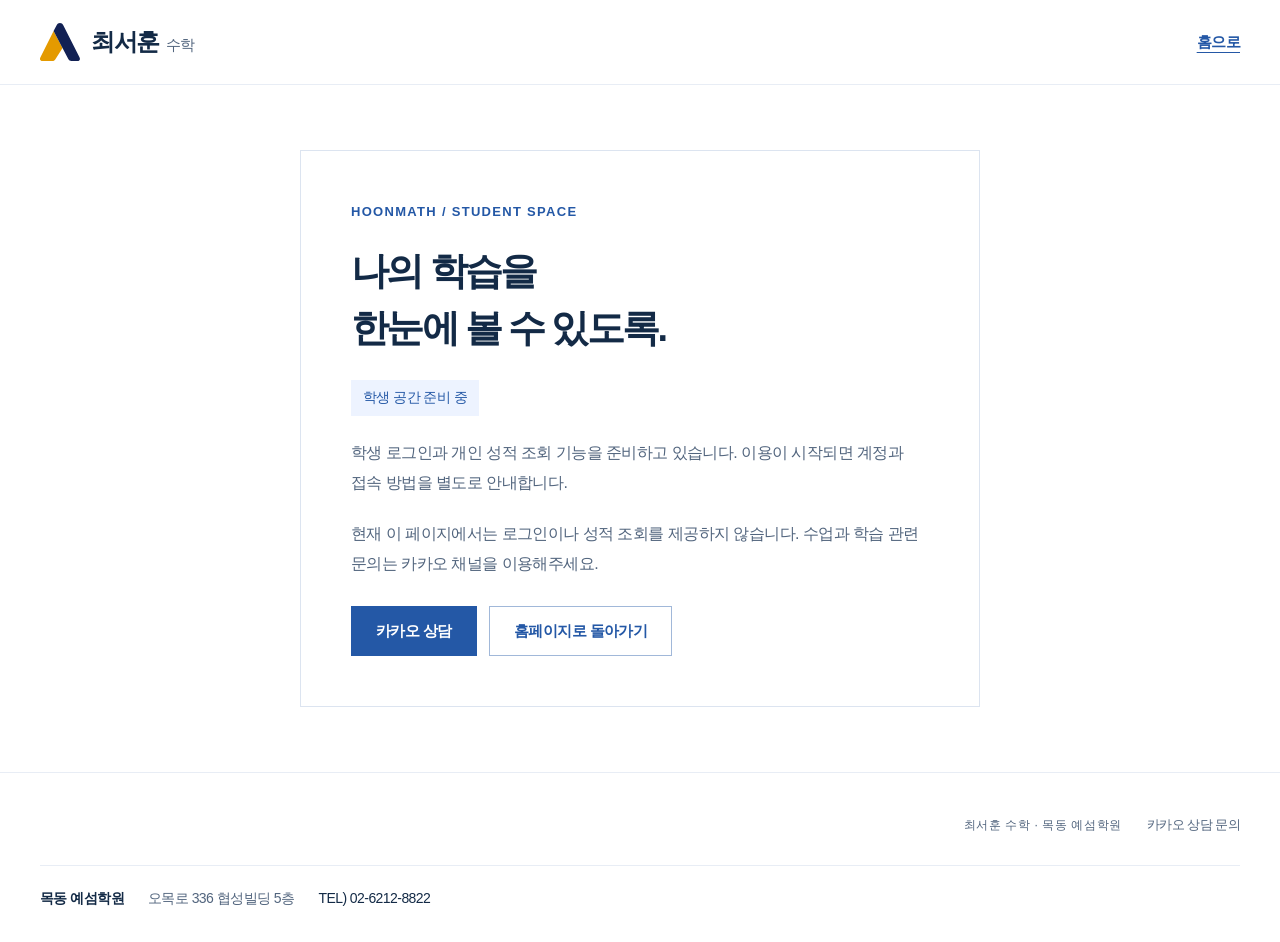
==== commit b3311ff8: "Apply brand logos and replace teaching feature copy" ====
--- a/student/index.html
+++ b/student/index.html
@@ -1,9 +1,9 @@
 <!doctype html>
 <html lang="ko">
-<head><meta charset="utf-8"><meta name="viewport" content="width=device-width, initial-scale=1, viewport-fit=cover"><meta name="robots" content="noindex, follow"><meta name="theme-color" content="#2458a6"><title>학생 공간 준비 안내 | 최서훈 수학</title><meta name="description" content="최서훈 수학 학생 공간 준비 안내입니다."><link rel="icon" href="../assets/favicon.svg" type="image/svg+xml"><link rel="stylesheet" href="../assets/style.css?v=20261124-square"></head>
+<head><meta charset="utf-8"><meta name="viewport" content="width=device-width, initial-scale=1, viewport-fit=cover"><meta name="robots" content="noindex, follow"><meta name="theme-color" content="#2458a6"><title>학생 공간 준비 안내 | 최서훈 수학</title><meta name="description" content="최서훈 수학 학생 공간 준비 안내입니다."><link rel="icon" href="../assets/favicon.svg?v=20261124-logo" type="image/svg+xml"><link rel="stylesheet" href="../assets/style.css?v=20261124-features"></head>
 <body>
   <a class="skip-link" href="#main">본문으로 바로가기</a>
-  <header class="site-header"><div class="container header-inner"><a class="brand" href="../"><span class="brand-mark" aria-hidden="true">H</span><span class="brand-name"><strong>최서훈</strong><span>수학</span></span></a><a class="text-link" href="../">홈으로 </a></div></header>
+  <header class="site-header"><div class="container header-inner"><a class="brand" href="../"><img class="brand-mark" src="../assets/brand/hoonmath-mark.svg" alt="" aria-hidden="true" width="253" height="234"><span class="brand-name"><strong>최서훈</strong><span>수학</span></span></a><a class="text-link" href="../">홈으로 </a></div></header>
   <main id="main" class="portal-main"><div class="container"><section class="portal-card" aria-labelledby="portal-title"><p class="eyebrow">HOONMATH / STUDENT SPACE</p><h1 id="portal-title">나의 학습을<br>한눈에 볼 수 있도록.</h1><span class="portal-status">학생 공간 준비 중</span><p>학생 로그인과 개인 성적 조회 기능을 준비하고 있습니다. 이용이 시작되면 계정과 접속 방법을 별도로 안내합니다.</p><p>현재 이 페이지에서는 로그인이나 성적 조회를 제공하지 않습니다. 수업과 학습 관련 문의는 카카오 채널을 이용해주세요.</p><div class="portal-actions"><a class="button button-dark" href="https://pf.kakao.com/_vxdNrG/chat" target="_blank" rel="noopener noreferrer">카카오 상담 </a><a class="button button-outline" href="../">홈페이지로 돌아가기 </a></div></section></div></main>
   <footer class="site-footer"><div class="container footer-inner"><span>최서훈 수학 · 목동 예섬학원</span><a href="https://pf.kakao.com/_vxdNrG/chat" target="_blank" rel="noopener noreferrer">카카오 상담 문의</a></div><div class="container academy-contact"><strong>목동 예섬학원</strong><address>오목로 336 협성빌딩 5층</address><a href="tel:0262128822">TEL) 02-6212-8822</a></div></footer>
 </body></html>
--- a/assets/style.css
+++ b/assets/style.css
@@ -40,3 +40,7 @@
 /* Academy details and room for the full timetable label on small screens. */
 .academy-contact{display:flex;flex-wrap:wrap;align-items:center;gap:10px 24px;border-top:1px solid #e8edf5;padding-top:20px;margin-top:18px;color:var(--muted);font-size:14px;line-height:1.8}.academy-contact strong{color:var(--ink);font-weight:600}.academy-contact address{font-style:normal}.academy-contact a{color:var(--ink);white-space:nowrap}.academy-contact a:hover{text-decoration:underline;text-underline-offset:4px}.schedule-link{max-width:100%;text-align:center}
 @media(max-width:600px){.academy-contact{flex-direction:column;align-items:flex-start;gap:7px;margin-top:15px;padding-top:18px;font-size:14px}.mobile-contact{grid-template-columns:minmax(0,1.8fr) minmax(0,1fr)}.mobile-contact a{font-size:14px;line-height:1.5;min-width:0;padding:10px 8px;text-align:center}.site-footer{padding-bottom:calc(120px + env(safe-area-inset-bottom))}.portal-main+.site-footer{padding-bottom:30px}}
+
+/* Supplied brand artwork and the five teaching features. */
+.brand-mark{display:block;width:40px;height:38px;object-fit:contain;flex-shrink:0;background:transparent}.footer-wordmark{display:inline-flex;align-items:center;width:270px;max-width:100%;flex-shrink:0}.footer-wordmark img{display:block;width:100%;height:auto}.principles p{margin-top:0;font-size:17px;line-height:1.95}.feature-highlight{color:var(--accent);font-weight:750}.philosophy-layout .section-intro h2{font-size:36px;line-height:1.6;letter-spacing:-.05em}
+@media(max-width:600px){.brand-mark{width:36px;height:34px}.footer-wordmark{width:220px;max-width:calc(100% - 70px)}.principles p{font-size:16px;line-height:1.95}.philosophy-layout .section-intro h2{font-size:28px;line-height:1.6}}
